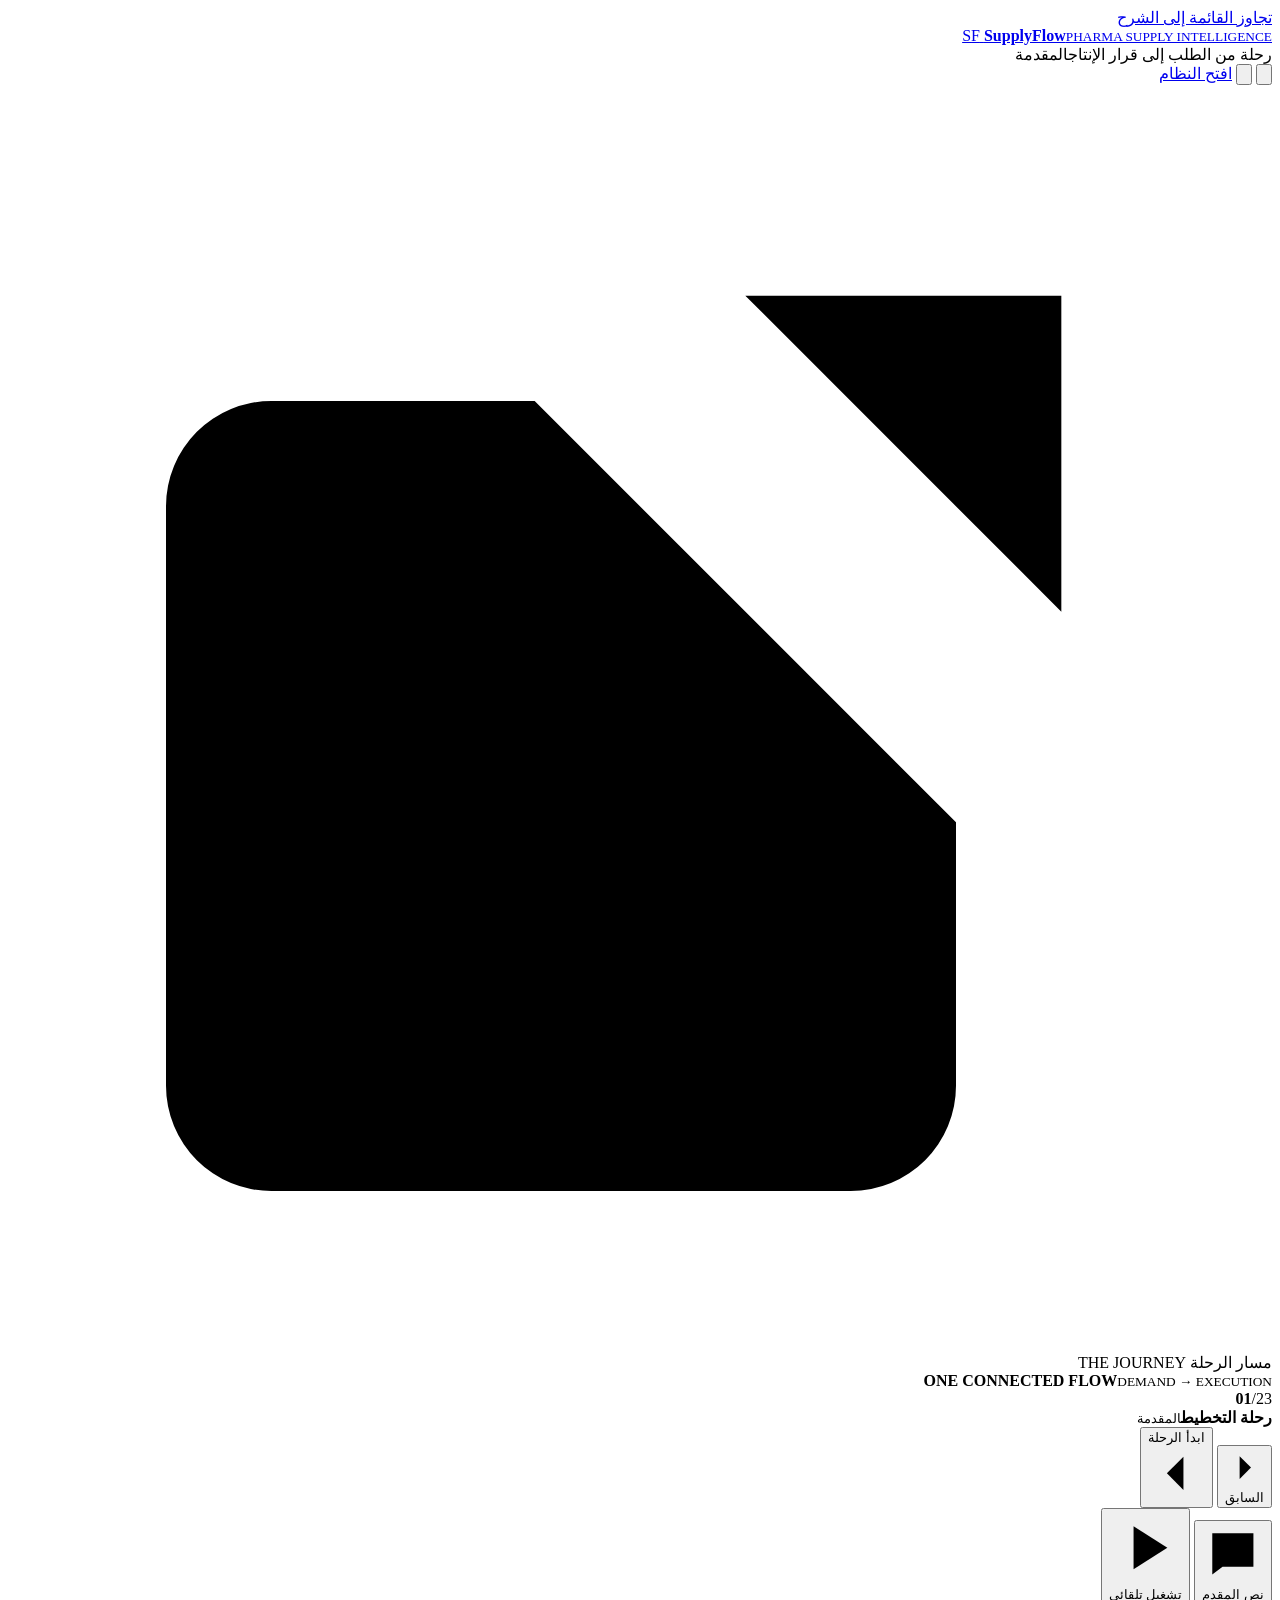
==== Demo/index.html @ 9842979f "Add standalone SupplyFlow Arabic presentation shell" ====
<!doctype html>
<html lang="ar" dir="rtl">
<head>
  <meta charset="UTF-8">
  <meta name="viewport" content="width=device-width, initial-scale=1, viewport-fit=cover">
  <meta name="theme-color" content="#071b21">
  <meta name="description" content="SupplyFlow — رحلة متكاملة في تخطيط التوريد الدوائي، من الطلب إلى خطة الإنتاج الرئيسية.">
  <title>SupplyFlow | رحلة التخطيط الذكي</title>
  <link rel="preconnect" href="https://fonts.googleapis.com">
  <link rel="preconnect" href="https://fonts.gstatic.com" crossorigin>
  <link href="https://fonts.googleapis.com/css2?family=Almarai:wght@400;700;800&family=Inter:wght@400;500;600;700;800&display=swap" rel="stylesheet">
  <link rel="stylesheet" href="./styles.css">
  <script src="./app.js" defer></script>
</head>
<body>
  <div class="noise" aria-hidden="true"></div>
  <div class="glow glow-a" aria-hidden="true"></div>
  <div class="glow glow-b" aria-hidden="true"></div>
  <a class="skip" href="#slide">تجاوز القائمة إلى الشرح</a>
  <div class="app">
    <header class="topbar">
      <a class="brand" href="#start" aria-label="SupplyFlow — بداية العرض">
        <span class="brand-symbol"><span>S</span><span>F</span></span>
        <span class="brand-copy"><strong>SupplyFlow</strong><small>PHARMA SUPPLY INTELLIGENCE</small></span>
      </a>
      <div class="topbar-center"><span class="live-dot"></span><span>رحلة من الطلب إلى قرار الإنتاج</span><span class="topbar-line"></span><span id="chapterLabel">المقدمة</span></div>
      <div class="top-actions">
        <button class="icon-btn tooltip" id="overviewBtn" type="button" aria-label="فهرس العرض" title="فهرس العرض"><svg viewBox="0 0 24 24"><rect x="3" y="3" width="7" height="7" rx="2"/><rect x="14" y="3" width="7" height="7" rx="2"/><rect x="3" y="14" width="7" height="7" rx="2"/><rect x="14" y="14" width="7" height="7" rx="2"/></svg></button>
        <button class="icon-btn tooltip" id="fullscreenBtn" type="button" aria-label="ملء الشاشة" title="ملء الشاشة"><svg viewBox="0 0 24 24"><path d="M8 3H4a1 1 0 0 0-1 1v4m13-5h4a1 1 0 0 1 1 1v4M3 16v4a1 1 0 0 0 1 1h4m13-5v4a1 1 0 0 1-1 1h-4"/></svg></button>
        <a class="app-link" href="../index.html" title="فتح نظام SupplyFlow"><span>افتح النظام</span><svg viewBox="0 0 24 24"><path d="M14 4h6v6m0-6-9 9m-1-7H5a2 2 0 0 0-2 2v11a2 2 0 0 0 2 2h11a2 2 0 0 0 2-2v-5"/></svg></a>
      </div>
    </header>
    <div class="chapter-meter"><span id="progressLine"></span></div>
    <div class="workspace">
      <aside class="chapter-rail" aria-label="فصول الرحلة">
        <div class="rail-label">مسار الرحلة <span>THE JOURNEY</span></div>
        <nav id="chapterNav" aria-label="التنقل بين الفصول"></nav>
        <div class="rail-bottom"><span class="rail-orbit"></span><div><strong>ONE CONNECTED FLOW</strong><small>DEMAND → EXECUTION</small></div></div>
      </aside>
      <main class="main-stage" id="slide" tabindex="-1">
        <div id="slideMount" class="slide-mount" aria-live="polite" aria-atomic="true"></div>
      </main>
    </div>
    <footer class="control-dock">
      <div class="dock-start">
        <div class="slide-index"><strong id="currentNumber">01</strong><span>/</span><span id="totalNumber">23</span></div>
        <div class="dock-caption"><strong id="currentTitle">رحلة التخطيط</strong><small id="currentChapter">المقدمة</small></div>
      </div>
      <div class="dock-center">
        <button class="nav-btn nav-prev" id="prevBtn" type="button" aria-label="الشريحة السابقة"><svg viewBox="0 0 24 24"><path d="m9 5 7 7-7 7"/></svg><span>السابق</span></button>
        <button class="nav-btn nav-next" id="nextBtn" type="button"><span>ابدأ الرحلة</span><svg viewBox="0 0 24 24"><path d="m15 5-7 7 7 7"/></svg></button>
      </div>
      <div class="dock-end">
        <button class="soft-toggle" id="notesBtn" type="button" aria-pressed="false"><svg viewBox="0 0 24 24"><path d="M4 4h16v13H8l-4 3V4Zm4 5h8M8 13h6"/></svg><span>نص المقدم</span></button>
        <button class="soft-toggle" id="autoBtn" type="button" aria-pressed="false"><svg viewBox="0 0 24 24"><path d="m8 5 11 7-11 7V5Z"/></svg><span>تشغيل تلقائي</span></button>
      </div>
    </footer>
  </div>
  <div class="overlay" id="overviewOverlay" hidden>
    <div class="overlay-backdrop" data-close="overview"></div>
    <div class="overview-panel" role="dialog" aria-modal="true" aria-labelledby="overviewHeading">
      <div class="overview-head"><div><span>QUICK NAVIGATION</span><h2 id="overviewHeading">محتويات العرض</h2><p>انتقل لأي محطة من رحلة التخطيط مباشرة.</p></div><button class="icon-btn" id="closeOverviewBtn" aria-label="إغلاق الفهرس">×</button></div>
      <div id="overviewGrid" class="overview-grid"></div>
      <div class="overview-bottom">استخدم الأسهم من لوحة المفاتيح للتنقل · اضغط Esc للإغلاق · F لملء الشاشة</div>
    </div>
  </div>
  <div class="notes-sheet" id="notesSheet" hidden role="region" aria-label="نص المقدم">
    <div class="notes-header"><strong>نص العرض المقترح</strong><button id="closeNotesBtn" type="button" aria-label="إخفاء نص المقدم">×</button></div>
    <p id="notesContent"></p>
  </div>
  <div class="toast" id="toast" role="status" aria-live="polite"></div>
</body>
</html>
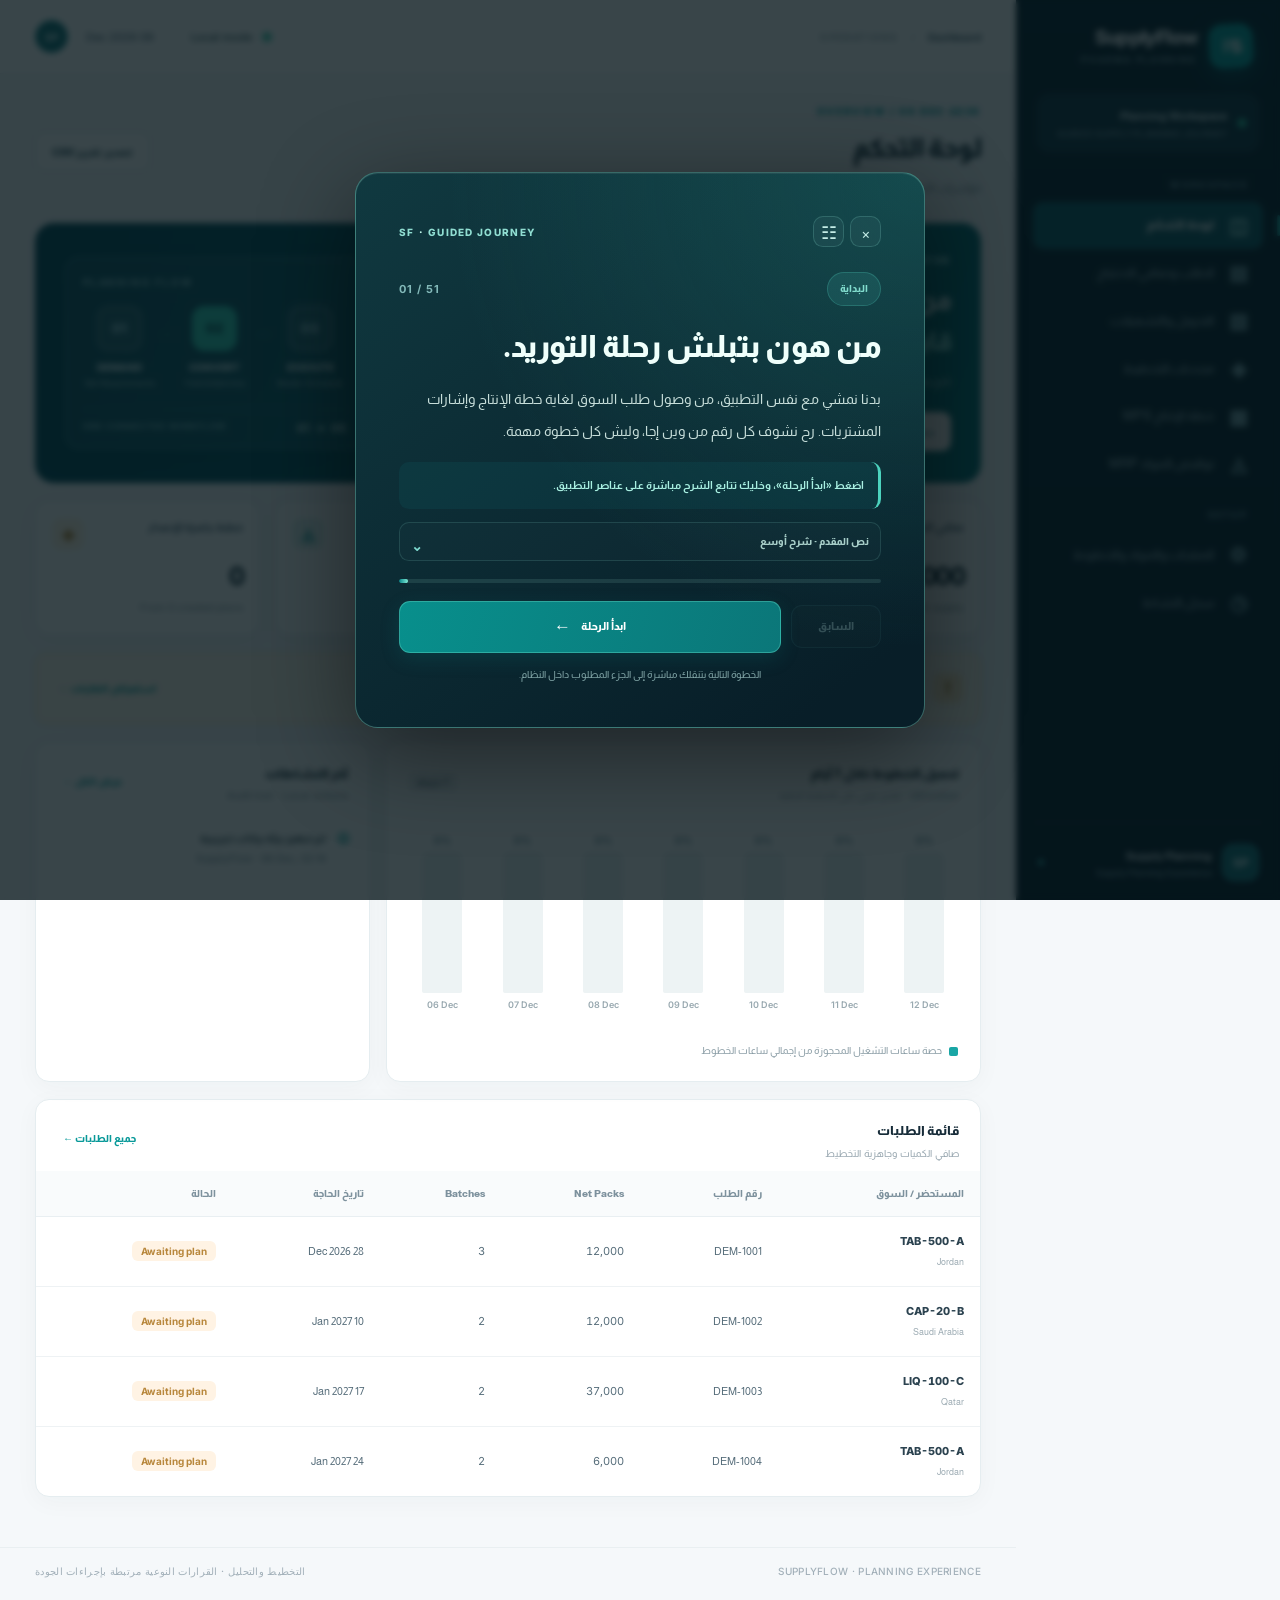
==== commit 533032be: "Convert Demo into guided live-app walkthrough; isolate browser data; preserve original app" ====
--- a/Demo/index.html
+++ b/Demo/index.html
@@ -1,73 +1,82 @@
 <!doctype html>
 <html lang="ar" dir="rtl">
 <head>
-  <meta charset="UTF-8">
-  <meta name="viewport" content="width=device-width, initial-scale=1, viewport-fit=cover">
-  <meta name="theme-color" content="#071b21">
-  <meta name="description" content="SupplyFlow — رحلة متكاملة في تخطيط التوريد الدوائي، من الطلب إلى خطة الإنتاج الرئيسية.">
-  <title>SupplyFlow | رحلة التخطيط الذكي</title>
+  <meta charset="utf-8">
+  <meta name="viewport" content="width=device-width,initial-scale=1,viewport-fit=cover">
+  <meta name="theme-color" content="#099999">
+  <meta name="description" content="Supply Planning Workspace — Pharmaceutical Manufacturing Planning">
+  <title>SupplyFlow | رحلة تخطيط التوريد التفاعلية</title>
   <link rel="preconnect" href="https://fonts.googleapis.com">
   <link rel="preconnect" href="https://fonts.gstatic.com" crossorigin>
   <link href="https://fonts.googleapis.com/css2?family=Almarai:wght@400;700;800&family=Inter:wght@400;500;600;700;800&display=swap" rel="stylesheet">
-  <link rel="stylesheet" href="./styles.css">
-  <script src="./app.js" defer></script>
+  <link rel="stylesheet" href="css/styles.css">
+  <link rel="stylesheet" href="css/walkthrough.css">
+  <script src="js/seed.js" defer></script>
+  <script src="js/engine.js" defer></script>
+  <script src="js/store.js" defer></script>
+  <script src="js/app.js" defer></script>
+  <script src="js/tour-data.js" defer></script>
+  <script src="js/walkthrough.js" defer></script>
 </head>
 <body>
-  <div class="noise" aria-hidden="true"></div>
-  <div class="glow glow-a" aria-hidden="true"></div>
-  <div class="glow glow-b" aria-hidden="true"></div>
-  <a class="skip" href="#slide">تجاوز القائمة إلى الشرح</a>
-  <div class="app">
-    <header class="topbar">
-      <a class="brand" href="#start" aria-label="SupplyFlow — بداية العرض">
-        <span class="brand-symbol"><span>S</span><span>F</span></span>
-        <span class="brand-copy"><strong>SupplyFlow</strong><small>PHARMA SUPPLY INTELLIGENCE</small></span>
-      </a>
-      <div class="topbar-center"><span class="live-dot"></span><span>رحلة من الطلب إلى قرار الإنتاج</span><span class="topbar-line"></span><span id="chapterLabel">المقدمة</span></div>
-      <div class="top-actions">
-        <button class="icon-btn tooltip" id="overviewBtn" type="button" aria-label="فهرس العرض" title="فهرس العرض"><svg viewBox="0 0 24 24"><rect x="3" y="3" width="7" height="7" rx="2"/><rect x="14" y="3" width="7" height="7" rx="2"/><rect x="3" y="14" width="7" height="7" rx="2"/><rect x="14" y="14" width="7" height="7" rx="2"/></svg></button>
-        <button class="icon-btn tooltip" id="fullscreenBtn" type="button" aria-label="ملء الشاشة" title="ملء الشاشة"><svg viewBox="0 0 24 24"><path d="M8 3H4a1 1 0 0 0-1 1v4m13-5h4a1 1 0 0 1 1 1v4M3 16v4a1 1 0 0 0 1 1h4m13-5v4a1 1 0 0 1-1 1h-4"/></svg></button>
-        <a class="app-link" href="../index.html" title="فتح نظام SupplyFlow"><span>افتح النظام</span><svg viewBox="0 0 24 24"><path d="M14 4h6v6m0-6-9 9m-1-7H5a2 2 0 0 0-2 2v11a2 2 0 0 0 2 2h11a2 2 0 0 0 2-2v-5"/></svg></a>
-      </div>
-    </header>
-    <div class="chapter-meter"><span id="progressLine"></span></div>
-    <div class="workspace">
-      <aside class="chapter-rail" aria-label="فصول الرحلة">
-        <div class="rail-label">مسار الرحلة <span>THE JOURNEY</span></div>
-        <nav id="chapterNav" aria-label="التنقل بين الفصول"></nav>
-        <div class="rail-bottom"><span class="rail-orbit"></span><div><strong>ONE CONNECTED FLOW</strong><small>DEMAND → EXECUTION</small></div></div>
-      </aside>
-      <main class="main-stage" id="slide" tabindex="-1">
-        <div id="slideMount" class="slide-mount" aria-live="polite" aria-atomic="true"></div>
-      </main>
-    </div>
-    <footer class="control-dock">
-      <div class="dock-start">
-        <div class="slide-index"><strong id="currentNumber">01</strong><span>/</span><span id="totalNumber">23</span></div>
-        <div class="dock-caption"><strong id="currentTitle">رحلة التخطيط</strong><small id="currentChapter">المقدمة</small></div>
-      </div>
-      <div class="dock-center">
-        <button class="nav-btn nav-prev" id="prevBtn" type="button" aria-label="الشريحة السابقة"><svg viewBox="0 0 24 24"><path d="m9 5 7 7-7 7"/></svg><span>السابق</span></button>
-        <button class="nav-btn nav-next" id="nextBtn" type="button"><span>ابدأ الرحلة</span><svg viewBox="0 0 24 24"><path d="m15 5-7 7 7 7"/></svg></button>
-      </div>
-      <div class="dock-end">
-        <button class="soft-toggle" id="notesBtn" type="button" aria-pressed="false"><svg viewBox="0 0 24 24"><path d="M4 4h16v13H8l-4 3V4Zm4 5h8M8 13h6"/></svg><span>نص المقدم</span></button>
-        <button class="soft-toggle" id="autoBtn" type="button" aria-pressed="false"><svg viewBox="0 0 24 24"><path d="m8 5 11 7-11 7V5Z"/></svg><span>تشغيل تلقائي</span></button>
-      </div>
-    </footer>
-  </div>
-  <div class="overlay" id="overviewOverlay" hidden>
-    <div class="overlay-backdrop" data-close="overview"></div>
-    <div class="overview-panel" role="dialog" aria-modal="true" aria-labelledby="overviewHeading">
-      <div class="overview-head"><div><span>QUICK NAVIGATION</span><h2 id="overviewHeading">محتويات العرض</h2><p>انتقل لأي محطة من رحلة التخطيط مباشرة.</p></div><button class="icon-btn" id="closeOverviewBtn" aria-label="إغلاق الفهرس">×</button></div>
-      <div id="overviewGrid" class="overview-grid"></div>
-      <div class="overview-bottom">استخدم الأسهم من لوحة المفاتيح للتنقل · اضغط Esc للإغلاق · F لملء الشاشة</div>
+  <div id="app-shell">
+    <aside class="sidebar" id="sidebar">
+      <div class="brand"><div class="brand-mark">S<span>F</span></div><div><strong>SupplyFlow</strong><small>PHARMA PLANNING</small></div></div>
+      <div class="workspace-tag"><span class="status-dot"></span><div><strong>Planning Workspace</strong><small>GUIDED SUPPLY PLANNING JOURNEY</small></div></div>
+      <div class="nav-heading">WORKSPACE</div>
+      <nav id="main-nav" aria-label="التنقل الرئيسي">
+        <button class="nav-link active" data-page="dashboard"><span class="nav-glyph">◫</span><span>لوحة التحكم</span></button>
+        <button class="nav-link" data-page="demands"><span class="nav-glyph">▤</span><span>الطلب وصافي الاحتياج</span></button>
+        <button class="nav-link" data-page="conversions"><span class="nav-glyph">▧</span><span>التحويل والتشغيلات</span></button>
+        <button class="nav-link" data-page="constraints"><span class="nav-glyph">◈</span><span>محددات التخطيط</span></button>
+        <button class="nav-link" data-page="mps"><span class="nav-glyph">▦</span><span>خطة الإنتاج MPS</span></button>
+        <button class="nav-link" data-page="procurement"><span class="nav-glyph">◬</span><span>نواقص المواد MRP</span><span id="shortage-pill" class="nav-number" hidden>0</span></button>
+        <div class="nav-heading nested">SETUP</div>
+        <button class="nav-link" data-page="master"><span class="nav-glyph">⚙</span><span>المنتجات والمواد والخطوط</span></button>
+        <button class="nav-link" data-page="audit"><span class="nav-glyph">◷</span><span>سجل النشاط</span></button>
+      </nav>
+      <div class="sidebar-bottom"><div class="profile-icon">SP</div><div class="profile-copy"><strong>Supply Planning</strong><span>Supply Planning Experience</span></div><span class="tiny-signal">●</span></div>
+    </aside>
+    <div class="mobile-backdrop" id="mobile-backdrop"></div>
+    <div class="main-shell">
+      <header class="topbar">
+        <div class="topbar-start"><button id="menu-toggle" class="icon-button menu-toggle" aria-label="فتح القائمة">☰</button><div class="crumb">OPERATIONS <span>/</span> <strong id="breadcrumb">Dashboard</strong></div></div>
+        <div class="topbar-end"><span class="environment"><span class="status-dot"></span> Local mode</span><span class="header-divider"></span><span id="today-label" class="today-label"></span><button class="avatar" aria-label="User">SP</button></div>
+      </header>
+      <main id="page" tabindex="-1"></main>
+      <footer class="page-footer"><span>SUPPLYFLOW · PLANNING EXPERIENCE</span><span>التخطيط والتحليل · القرارات النوعية مرتبطة بإجراءات الجودة</span></footer>
     </div>
   </div>
-  <div class="notes-sheet" id="notesSheet" hidden role="region" aria-label="نص المقدم">
-    <div class="notes-header"><strong>نص العرض المقترح</strong><button id="closeNotesBtn" type="button" aria-label="إخفاء نص المقدم">×</button></div>
-    <p id="notesContent"></p>
+  <div id="modal" class="modal-layer" aria-live="polite"></div>
+  <div id="toast" class="toast" role="status" aria-live="polite"></div>
+
+  <div id="sf-tour" class="sf-tour" aria-live="polite">
+    <div class="sf-tour-shade" id="sf-tour-shade"></div>
+    <div class="sf-tour-spotlight" id="sf-tour-spotlight" aria-hidden="true"></div>
+    <section class="sf-tour-card" id="sf-tour-card" aria-labelledby="sf-tour-title" role="region">
+      <header class="sf-tour-top">
+        <div class="sf-tour-logo">SF<span>·</span>GUIDED JOURNEY</div>
+        <div class="sf-tour-tools">
+          <button id="sf-tour-overview" title="محتويات الجولة" aria-label="فهرس الرحلة">☷</button>
+          <button id="sf-tour-close" title="تصفح التطبيق بدون الشرح" aria-label="إغلاق الرحلة">×</button>
+        </div>
+      </header>
+      <div class="sf-tour-meta"><span id="sf-tour-chapter">الرحلة</span><span id="sf-tour-counter" dir="ltr">01 / 45</span></div>
+      <h2 id="sf-tour-title">رحلة تخطيط التوريد</h2>
+      <p class="sf-tour-description" id="sf-tour-description"></p>
+      <div class="sf-tour-insight" id="sf-tour-insight"></div>
+      <div class="sf-tour-progress"><span id="sf-tour-progress-fill"></span></div>
+      <div class="sf-tour-controls">
+        <button id="sf-tour-back" class="sf-tour-button sf-tour-secondary">السابق</button>
+        <button id="sf-tour-next" class="sf-tour-button sf-tour-primary">ابدأ الجولة <span>←</span></button>
+      </div>
+      <p class="sf-tour-hint" id="sf-tour-hint">بتقدر تكمل بالأسهم، أو تتفاعل مع الشاشة مباشرة.</p>
+    </section>
+    <div class="sf-tour-drawer" id="sf-tour-drawer" hidden>
+      <header><div><small>SUPPLYFLOW / JOURNEY MAP</small><h3>محطات الرحلة</h3></div><button id="sf-tour-drawer-close" aria-label="إغلاق القائمة">×</button></header>
+      <div class="sf-tour-drawer-list" id="sf-tour-drawer-list"></div>
+    </div>
   </div>
-  <div class="toast" id="toast" role="status" aria-live="polite"></div>
+  <button id="sf-tour-launcher" type="button" hidden aria-label="استئناف رحلة الشرح"><span class="sf-tour-launcher-dot"></span> رحلة الشرح <span aria-hidden="true">↖</span></button>
 </body>
-</html>+</html>
--- a/Demo/css/styles.css
+++ b/Demo/css/styles.css
@@ -0,0 +1,10 @@
+:root{--teal:#099999;--teal-dark:#057c7e;--teal-soft:#e6f6f5;--ink:#162b38;--ink-2:#3e5261;--muted:#7d8d99;--line:#e8edf1;--bg:#f5f8fa;--panel:#fff;--nav:#112834;--nav-2:#183744;--danger:#d25058;--amber:#b9842e;--blue:#5b84bb;--radius:16px;--shadow:0 5px 24px rgba(28,56,68,.035)}
+*{box-sizing:border-box}html{min-width:320px;scroll-behavior:smooth}body{margin:0;background:var(--bg);color:var(--ink);font:13px/1.75 'Almarai','Segoe UI',Tahoma,sans-serif}button,input,textarea,select{font:inherit}button{cursor:pointer}button:disabled{opacity:.55;cursor:not-allowed}a{color:inherit;text-decoration:none}h1,h2,h3,p{margin-top:0}button:focus-visible,input:focus-visible,select:focus-visible,textarea:focus-visible{outline:3px solid #74cece;outline-offset:2px}.num,.primary-cell,.metric-card>strong,.accent-value,.inline-stats strong{font-family:'Inter','Segoe UI',sans-serif;font-variant-numeric:tabular-nums}
+#app-shell{display:flex;min-height:100vh;max-width:100vw}.sidebar{position:fixed;top:0;right:0;bottom:0;width:264px;background:linear-gradient(180deg,#112a36 0%,#10242f 88%);color:#d6e1e4;z-index:20;display:flex;flex-direction:column;padding:24px 17px 17px;overflow-y:auto;scrollbar-width:thin;scrollbar-color:#31505a transparent}.main-shell{margin-right:264px;min-width:0;flex:1;display:flex;flex-direction:column;min-height:100vh}.brand{display:flex;align-items:center;gap:12px;padding:0 10px 26px}.brand-mark{width:44px;height:44px;flex:none;border-radius:13px;background:#0ea5a3;display:flex;align-items:center;justify-content:center;color:#fff;font:800 18px Inter,Arial;letter-spacing:-3px;transform:rotate(-3deg);box-shadow:0 8px 24px #078c9070}.brand-mark span{opacity:.65}.brand strong{display:block;color:white;font:800 19px Inter,'Segoe UI',sans-serif;letter-spacing:-.8px;line-height:1.2}.brand small{display:block;color:#8faeb6;font:600 9px Inter,'Segoe UI',sans-serif;letter-spacing:1.65px;margin-top:5px}.workspace-tag{background:#193b48;border:1px solid #2a4e57;border-radius:12px;margin:0 4px 27px;padding:12px;display:flex;align-items:center;gap:11px}.status-dot{display:inline-block;width:8px;height:8px;flex:none;background:#34c8a6;border-radius:50%;box-shadow:0 0 0 4px #19c7b21a}.workspace-tag strong{display:block;color:#e2f1f2;font-size:11px}.workspace-tag small{display:block;color:#85a6b2;font:500 9px Inter,Arial;letter-spacing:.1px;margin-top:2px}.nav-heading{font:800 9px Inter,Arial;letter-spacing:2px;color:#6e939e;padding:0 15px 11px}.nav-heading.nested{margin:21px 0 0}.nav-link{display:flex;align-items:center;text-align:right;gap:12px;width:100%;border:0;border-radius:10px;background:transparent;color:#a9c0c7;padding:12px 13px;margin:1px 0;position:relative;transition:background .15s,color .15s}.nav-link:hover{background:#26414d;color:#fff}.nav-link.active{background:#16616b;color:white;font-weight:800}.nav-link.active:before{content:'';position:absolute;right:-17px;top:13px;bottom:13px;width:3px;background:#29bcb5;border-radius:3px}.nav-glyph{font:600 20px Inter,Arial;width:24px;text-align:center;color:#83aab2;line-height:1}.nav-link.active .nav-glyph{color:#b2f4eb}.nav-number{margin-right:auto;background:#b94148;color:white;font:700 10px Inter;padding:2px 7px;border-radius:20px}.nav-number[hidden]{display:none}.sidebar-bottom{display:flex;align-items:center;gap:10px;border-top:1px solid #28414b;padding:21px 4px 2px;margin-top:auto}.profile-icon,.avatar{background:#1c797f;color:#eaffff;font:700 12px Inter,Arial;display:flex;align-items:center;justify-content:center;border:1px solid #32aaaf}.profile-icon{width:37px;height:37px;border-radius:11px}.profile-copy{min-width:0}.profile-copy strong{display:block;color:#e8f0f1;font-size:11px}.profile-copy span{display:block;font:500 9px Inter,Arial;color:#8aadb7}.tiny-signal{margin-right:auto;color:#3dbfbb;font-size:13px}.topbar{height:74px;min-height:74px;background:#fff;border-bottom:1px solid var(--line);padding:0 35px;display:flex;align-items:center;justify-content:space-between;gap:15px;position:sticky;top:0;z-index:10}.topbar-start,.topbar-end{display:flex;align-items:center;gap:18px}.crumb{font:700 10px Inter,Arial;color:#a7b5bb;letter-spacing:1.2px}.crumb span{margin:0 9px;color:#cad5d8}.crumb strong{color:#526a78;letter-spacing:0;font-weight:700}.environment{display:flex;align-items:center;gap:10px;color:#57757a;font:600 11px Inter,Arial;white-space:nowrap}.header-divider{height:22px;width:1px;background:#e2e9ed}.today-label{font:500 11px Inter,Arial;color:#627787;white-space:nowrap}.avatar{width:33px;height:33px;border-radius:50%;font-size:10px}.icon-button{width:34px;height:34px;border:1px solid #e1e9eb;border-radius:9px;background:white;color:#405862;font:500 22px Inter,Arial;display:grid;place-items:center}.menu-toggle{display:none}main{padding:31px 35px 50px;width:100%;max-width:1600px;margin:0 auto;flex:1}.page-footer{padding:17px 35px 24px;display:flex;justify-content:space-between;flex-wrap:wrap;gap:10px;color:#a2b0b9;font:500 10px Inter,Arial;letter-spacing:.3px;border-top:1px solid #e9eff1}.page-intro{display:flex;justify-content:space-between;align-items:center;gap:22px;flex-wrap:wrap;margin-bottom:24px}.kicker,.overline{font:800 10px Inter,Arial;color:#0a9999;letter-spacing:1.6px;margin-bottom:8px;direction:ltr;text-align:right}.page-intro h1{font-size:26px;font-weight:800;margin:0 0 7px;letter-spacing:-.6px;color:#19303c}.page-intro p{color:#81909b;margin:0;font-size:12px}.page-actions,.inline-btns{display:flex;align-items:center;gap:9px;flex-wrap:wrap}.btn{min-height:39px;display:inline-flex;align-items:center;justify-content:center;gap:7px;border-radius:9px;padding:9px 16px;border:1px solid transparent;font-weight:800;font-size:11px;line-height:1.5;white-space:nowrap;transition:transform .13s,box-shadow .13s,background .13s}.btn:hover{transform:translateY(-1px)}.btn.primary{background:#099999;color:#fff;box-shadow:0 4px 14px #09999922}.btn.primary:hover{background:#068887}.btn.outline{background:white;color:#42606b;border-color:#dae5e9}.btn.white{background:white;color:#076a70}.btn.ghost-light{background:#ffffff1a;color:white;border-color:#ffffff4f}.btn.danger-outline{border-color:#e7c2c5;background:#fff7f7;color:#aa454e}.demo-note{display:flex;align-items:flex-start;gap:9px;padding:11px 15px;border:1px solid #d5e5e7;background:#f2faf9;color:#5e777b;border-radius:11px;margin:0 0 17px;font-size:10px}.demo-note strong{font:700 10px Inter,Arial;color:#128f90}.demo-icon{flex:none;display:inline-grid;place-items:center;width:17px;height:17px;border:1px solid #72c5bf;border-radius:50%;color:#139a9a;font:700 11px Inter,Arial}
+.dashboard-hero{background:radial-gradient(circle at 74% 7%,#178c8f 0%,transparent 29%),linear-gradient(112deg,#0c5261,#0b6873 65%,#0b777c);min-height:260px;border-radius:19px;color:#e7ffff;padding:35px 38px;display:flex;justify-content:space-between;align-items:center;gap:25px;overflow:hidden;position:relative}.dashboard-hero:before{content:'';position:absolute;right:-120px;bottom:-200px;width:490px;height:490px;border:1px solid #7fedec25;border-radius:50%;box-shadow:0 0 0 50px #e0ffff03,0 0 0 100px #e0ffff02;pointer-events:none}.hero-text{position:relative;z-index:1}.hero-eyebrow{font:800 10px Inter,Arial;letter-spacing:1.55px;color:#b5f1ef;display:flex;align-items:center;gap:9px;direction:ltr;justify-content:flex-end}.hero-ping{width:7px;height:7px;border-radius:50%;background:#68e5c4;box-shadow:0 0 0 5px #b0ffef23}.dashboard-hero h2{font-size:25px;line-height:1.65;font-weight:800;margin:14px 0 8px;letter-spacing:-.7px}.dashboard-hero h2 em{font-style:normal;color:#9df1e9}.dashboard-hero p{max-width:470px;color:#c0e0e3;font-size:11px;margin:0 0 20px;line-height:2}.hero-buttons{display:flex;gap:9px;flex-wrap:wrap}.hero-graphic{width:330px;flex-shrink:0;position:relative;z-index:1;direction:ltr;border:1px solid #a9ebef55;background:#ffffff0c;border-radius:14px;padding:18px 17px 13px;box-shadow:0 15px 45px #073e4642}.graphic-label{font:700 10px Inter,Arial;letter-spacing:1.8px;color:#9fd4d8;margin-bottom:18px}.graphic-steps{display:flex;justify-content:space-between;align-items:center;gap:5px}.graphic-step{flex:1;min-width:0;text-align:center}.graphic-step span{display:grid;place-items:center;width:45px;height:45px;margin:0 auto 10px;background:#ffffff16;border:1px solid #ffffff5c;border-radius:12px;color:#abdee5;font:800 13px Inter}.graphic-step.active span{background:#37d6bd;color:#094952;border-color:#37d6bd}.graphic-step strong{display:block;color:#eaffff;font:800 10px Inter}.graphic-step small{display:block;color:#a7d2d6;font:500 8px Inter;margin-top:5px;white-space:nowrap}.graphic-join{height:1px;background:#76c3c55f;flex:0 0 12px;transform:translateY(-12px)}.graphic-metric{margin-top:21px;display:flex;justify-content:space-between;color:#a4dce0;border-top:1px solid #a7e7e932;padding-top:11px;font:600 8px Inter;letter-spacing:1px}.graphic-metric b{color:#dffffc;font-size:11px}.metric-grid,.constraint-kpis{display:grid;grid-template-columns:repeat(4,minmax(0,1fr));gap:15px;margin:18px 0}.metric-card{background:white;border:1px solid #e5edf0;border-radius:14px;padding:19px 21px;box-shadow:var(--shadow);min-width:0}.metric-top{display:flex;justify-content:space-between;align-items:flex-start;gap:8px}.metric-top>span:first-child{font-size:11px;color:#607584;font-weight:800}.metric-icon{height:32px;width:32px;display:grid;place-items:center;border-radius:9px;font:800 16px Inter,Arial}.metric-teal .metric-icon{background:#e3f5f3;color:#0a9998}.metric-blue .metric-icon{background:#ebf2fd;color:#5d83c3}.metric-red .metric-icon{background:#fceded;color:#cc6168}.metric-amber .metric-icon{background:#fff4e4;color:#bd8b41}.metric-card>strong{display:block;font-size:30px;color:#203743;font-weight:800;letter-spacing:-1.5px;margin:9px 0 2px;line-height:1.4}.metric-card>small{font:500 10px Inter,Arial;color:#9aa9b0}.attention-box{display:flex;gap:13px;align-items:center;border:1px solid #f0dbb4;background:#fff8ec;padding:13px 17px;border-radius:11px;margin-bottom:18px}.attention-symbol{display:grid;place-items:center;border-radius:8px;height:30px;width:30px;background:#ffe8c5;color:#b27d25;font:800 17px Inter}.attention-box.good{border-color:#bde7d6;background:#f1fcf8}.attention-box.good .attention-symbol{background:#ddf4e9;color:#228f68}.attention-box strong{font-size:11px;color:#886323}.attention-box.good strong{color:#32866c}.attention-box p{margin:2px 0 0;font-size:10px;color:#9d865e}.text-link,.subtle-link{background:none;border:0;color:var(--teal);font-weight:800;font-size:10px;white-space:nowrap}.text-link{margin-right:auto}.content-grid{display:grid;grid-template-columns:minmax(0,1.28fr) minmax(300px,.72fr);gap:16px;margin:17px 0}.panel{min-width:0;background:var(--panel);border:1px solid #e5edf0;border-radius:14px;box-shadow:var(--shadow);overflow:hidden}.panel-head{display:flex;justify-content:space-between;align-items:center;gap:12px;padding:20px 21px 12px}.panel-head h3{margin:0;font-size:13px;font-weight:800}.panel-head p{font:500 10px Inter,'Almarai',sans-serif;color:#96a5ae;margin:4px 0 0}.chart-bars{padding:21px 22px 8px;display:flex;align-items:end;justify-content:space-between;gap:13px;height:205px;direction:ltr}.bar-column{flex:1;height:100%;display:flex;flex-direction:column;align-items:center;gap:6px;min-width:0}.bar-value{font:600 10px Inter,Arial;color:#658491}.bar-track{height:100%;width:min(40px,100%);background:#edf3f4;border-radius:6px 6px 2px 2px;display:flex;align-items:flex-end;overflow:hidden}.bar-fill{width:100%;background:linear-gradient(180deg,#20b2ae,#0d808c);border-radius:5px 5px 0 0;transition:height .3s}.bar-column small{font:600 9px Inter,Arial;color:#99a9b0;white-space:nowrap}.chart-key{font-size:10px;color:#879aa3;margin:24px 22px 21px;display:flex;align-items:center;gap:7px}.key-mark{width:9px;height:9px;border-radius:2px;background:#19a6a5}.activity-list{padding:6px 21px 15px}.activity-row{display:flex;gap:13px;align-items:flex-start;border-bottom:1px solid #f0f3f5;padding:10px 0}.activity-row:last-child{border:0}.activity-dot{flex:none;width:9px;height:9px;border-radius:50%;border:2px solid #12a9a5;margin-top:5px;box-shadow:0 0 0 4px #e3f5f4}.activity-body strong{font-size:11px;display:block;color:#324852}.activity-body small{font:500 10px Inter,'Almarai',sans-serif;color:#93a6ae;display:block;margin-top:3px}.table-wrap{overflow:auto;max-width:100%;scrollbar-width:thin;scrollbar-color:#d5e4e7 transparent}table{width:100%;border-collapse:collapse;text-align:right;min-width:680px}thead{background:#f9fbfc}th{font-size:10px;font-weight:800;color:#7d919d;padding:14px 16px;white-space:nowrap;border-bottom:1px solid #e9eff2}td{padding:15px 16px;border-bottom:1px solid #eef2f4;font-size:11px;color:#566d7a;vertical-align:middle;white-space:nowrap}tbody tr:hover{background:#fbfefe}tbody tr:last-child td{border-bottom:0}td strong,.primary-cell{display:block;color:#2c4350;font-weight:800;font-size:11px}td small{display:block;margin-top:4px;color:#9baab2;font-size:9px}td .num{text-align:right}.accent-value{font-weight:800;color:#078d8e;font-size:12px}.pill{display:inline-flex;align-items:center;justify-content:center;padding:4px 9px;border-radius:6px;white-space:nowrap;font:700 10px Inter,'Almarai',sans-serif}.pill.success{background:#e7f7f0;color:#25966c}.pill.info{background:#e9f3fb;color:#5089ae}.pill.danger{background:#fceced;color:#c85b61}.pill.warning{background:#fff3e4;color:#b8873c}.pill.muted{background:#eef2f4;color:#7f919b}.actions-cell{white-space:nowrap}.small-action{border:1px solid #dce8e9;background:#fff;color:#607989;padding:6px 10px;border-radius:7px;font-size:10px;font-weight:800;white-space:nowrap;margin-left:5px}.small-action:hover{background:#f0f9f8;border-color:#a5d5d1}.small-action.accent{color:#068f90;border-color:#b8ddda;background:#f1fbf9}.toolbar{padding:16px 21px;display:flex;align-items:center;justify-content:space-between;flex-wrap:wrap;gap:12px;border-bottom:1px solid #edf2f4}.toolbar-title{font-size:12px;font-weight:800}.count{display:inline-grid;place-items:center;background:#eaf4f4;color:#148f8c;border-radius:6px;padding:2px 7px;font:700 10px Inter;margin-right:6px}.search-field{display:flex;align-items:center;gap:9px;border:1px solid #dde8ea;background:white;border-radius:9px;padding:0 12px;min-width:275px;height:38px}.search-field span{font:600 22px Inter;color:#86a3ae}.search-field input{border:0;outline:0;min-width:0;width:100%;background:transparent;font-size:11px;color:#314e5b}.search-field:focus-within{border-color:#64c0bc}.formula-strip{background:#eaf7f5;border:1px solid #cbe7e4;padding:19px 23px;margin-bottom:18px;border-radius:13px;display:flex;align-items:center;justify-content:space-between;gap:20px}.formula-strip div{min-width:0}.formula-strip span{font:800 9px Inter;color:#4c9e9c;letter-spacing:1.2px;display:block;direction:ltr;text-align:right}.formula-strip strong{display:block;font:700 13px/1.8 Inter,Arial;color:#155d65;direction:ltr;text-align:right;overflow-wrap:anywhere}.formula-strip p{margin:0;max-width:300px;color:#749290;font-size:10px}.hint-card{border-right:3px solid #9bbcc2;padding:13px 18px;margin:17px 0;color:#82959f;background:#ecf2f4;border-radius:7px}.hint-card strong{font-weight:800;color:#486875;font-size:11px}.hint-card p{margin:4px 0 0;font-size:10px;line-height:1.95}.steps-ribbon,.workflow-ribbon{display:flex;align-items:center;gap:14px;flex-wrap:wrap;background:white;border:1px solid #e7eef0;border-radius:12px;padding:14px 19px;margin-bottom:17px;direction:ltr}.steps-ribbon span{padding:6px 14px;border:1px solid #e3ecef;background:#f9fbfc;border-radius:7px;color:#617988;font:700 11px Inter}.steps-ribbon .ribbon-active{background:#e1f5f2;border-color:#b6e1dd;color:#057b7e}.steps-ribbon i,.workflow-ribbon i{font:700 17px Inter;color:#9ebfc2}.conversion-grid{display:grid;grid-template-columns:repeat(2,minmax(0,1fr));gap:16px}.conversion-card{padding:20px 22px}.product-top{display:flex;align-items:center;gap:12px}.product-glyph{width:41px;height:41px;background:#e7f7f4;border-radius:10px;color:#0b9996;font:800 21px Inter;display:grid;place-items:center;flex:none}.product-top h3{margin:0;font-size:13px}.product-top small{display:block;font:500 10px Inter;color:#92a3ae;margin-top:4px}.conversion-flow{display:flex;align-items:center;justify-content:space-between;gap:13px;padding:19px 17px;margin-top:18px;background:#f5f9fa;border:1px solid #eaf0f1;border-radius:10px;direction:ltr}.conversion-flow div{min-width:0}.conversion-flow small{display:block;font:700 9px Inter;color:#9baab0;letter-spacing:.8px}.conversion-flow strong{font:800 23px Inter;color:#25434c;letter-spacing:-1px;display:block;margin-top:3px}.conversion-flow>span{font:700 12px Inter;color:#0c9293}.conversion-specs{display:grid;grid-template-columns:1fr 1fr;gap:0 20px;margin-top:15px}.conversion-specs div{padding:9px 0;border-bottom:1px solid #ecf1f3;display:flex;justify-content:space-between;align-items:center;gap:9px}.conversion-specs div:nth-last-child(1){grid-column:span 2}.conversion-specs span{font:500 10px Inter;color:#94a6ad}.conversion-specs b{font:700 11px Inter;color:#3c5562;text-align:right}.conversion-bottom{display:flex;align-items:center;justify-content:space-between;margin-top:16px}.conversion-bottom small{display:block;font:700 9px Inter;color:#9aa8b2}.conversion-bottom b{display:block;color:#098f90;font:800 26px Inter;line-height:1.4}.constraint-kpis{grid-template-columns:repeat(3,minmax(0,1fr));margin:0 0 18px}.five-constraints{display:grid;grid-template-columns:repeat(5,minmax(0,1fr));gap:12px;margin:0 0 20px}.constraint-item{background:white;border:1px solid #e3ecef;border-radius:13px;padding:16px 13px;min-width:0}.constraint-count{width:32px;height:32px;border-radius:9px;background:#e5f6f3;color:#099999;display:grid;place-items:center;font:800 11px Inter;margin-bottom:11px}.constraint-count.cap{color:#5189ad;background:#eaf3fb}.constraint-count.util{color:#a47b42;background:#fff2e4}.constraint-count.clean{color:#7a83ad;background:#f0f0fa}.constraint-count.qa{color:#4f9e7a;background:#e8f8ec}.constraint-item small{font:700 9px/1.5 Inter,Arial;color:#95a6ae;direction:ltr;display:block;min-height:28px}.constraint-item h3{font-size:11px;margin:6px 0;font-weight:800}.constraint-item p{font-size:10px;color:#8a9aa5;line-height:1.8;min-height:84px;margin:0}.constraint-detail{display:inline-block;border-top:1px solid #e8f0f2;margin-top:11px;padding-top:10px;font-size:9px;font-weight:800;color:#148b8e;width:100%}.line-loads{padding:9px 22px 24px}.line-load{margin:15px 0}.line-load-head{display:flex;justify-content:space-between;align-items:center;gap:10px;margin-bottom:7px}.line-load-head strong{font-size:10px;font-weight:800}.line-load-head span{font:600 10px Inter;color:#8fa4ad}.progress{background:#edf3f4;height:7px;border-radius:8px;overflow:hidden}.progress span{height:100%;background:linear-gradient(90deg,#158b97,#20baaa);border-radius:7px;display:block}.stage-feed{padding:8px 21px 21px;max-height:390px;overflow-y:auto}.stage-row{display:flex;align-items:center;gap:11px;padding:10px 0;border-bottom:1px solid #eef2f5}.stage-row:last-child{border:0}.stage-symbol{font:700 18px Inter;color:#15a19f}.stage-row strong{display:block;font:700 10px Inter;color:#38505f}.stage-row small{display:block;font:500 9px Inter;color:#9aaab0;margin-top:3px}.stage-row>span{margin-right:auto;font:500 10px Inter;color:#8da2ae;white-space:nowrap}.inline-stats{display:grid;grid-template-columns:repeat(4,minmax(0,1fr));gap:12px;margin:0 0 18px}.inline-stats div{background:white;border:1px solid #e5edef;border-radius:11px;padding:14px 17px}.inline-stats span{display:block;font:700 9px Inter;color:#8fa6ad;letter-spacing:.65px}.inline-stats strong{display:block;font-size:23px;font-weight:800;margin-top:5px;color:#28727a}.workflow-ribbon{justify-content:center;margin-top:16px;gap:13px}.workflow-ribbon div{display:flex;align-items:center;gap:8px}.workflow-ribbon div span{width:26px;height:26px;display:grid;place-items:center;background:#eaf5f5;border-radius:50%;color:#0a9799;font:800 10px Inter}.workflow-ribbon strong{font:700 10px Inter;color:#5b7881}.procurement-summary{display:grid;grid-template-columns:280px 1fr;gap:17px;margin-bottom:18px}.proc-highlight{background:linear-gradient(135deg,#165c68,#0e8286);border-radius:14px;padding:22px;color:white}.proc-highlight small{font:700 10px Inter;letter-spacing:1px;color:#ace2e0}.proc-highlight strong{display:block;font:800 41px Inter;line-height:1.4}.proc-highlight span{font-size:11px;color:#d4ffff}.proc-logic{background:white;border:1px solid #e2eced;border-radius:14px;padding:20px}.proc-logic strong{font-size:13px}.proc-logic p{font-size:11px;color:#7b919e;margin:7px 0 0}.negative{color:#c25057;font-weight:800;font-family:Inter,Arial;font-size:11px}.tab-bar{display:flex;align-items:center;gap:5px;border-bottom:1px solid #dfe9ed;margin-bottom:18px;overflow-x:auto;scrollbar-width:none}.tab{border:0;background:transparent;padding:13px 18px;color:#8296a1;font-weight:800;font-size:11px;white-space:nowrap;border-bottom:3px solid transparent}.tab.active{border-color:#099999;color:#067f83}.material-cards{padding:10px 18px 19px;display:grid;grid-template-columns:repeat(2,minmax(0,1fr));gap:13px}.material-card{border:1px solid #e5edf0;border-radius:11px;padding:15px;min-width:0}.material-top,.lot-row{display:flex;align-items:center;gap:10px;justify-content:space-between}.material-top strong{font-size:11px}.material-top small{font:500 10px Inter;display:block;margin-top:4px;color:#9babaf}.lot-list{margin:14px 0}.lot-row{padding:8px 0;border-bottom:1px solid #f1f4f5;flex-wrap:wrap}.lot-row b,.lot-row>strong{font:700 10px Inter;color:#526b77}.lot-row small{display:block;font:500 9px Inter;color:#abb7bd;margin-top:3px}.lot-row .pill{font-size:9px}.lot-remove{border:0;background:transparent;color:#c77e7f;font:500 20px Inter}.full-action{border:1px dashed #bedbd8;background:#f5fbfa;width:100%;padding:7px;border-radius:8px;color:#0c8788;font-size:10px;font-weight:800}.settings-grid{display:grid;grid-template-columns:1.2fr 1fr;gap:16px}.settings-panel,.caution-panel{padding:24px}.settings-panel h3,.caution-panel h3{font-size:14px;margin:0 0 9px}.settings-panel>p,.caution-panel>p{font-size:11px;color:#90a0aa}.settings-list{border-top:1px solid #edf1f3;margin:17px 0}.settings-list>div{display:flex;justify-content:space-between;padding:12px 0;border-bottom:1px solid #edf1f3;gap:10px}.settings-list span{font:600 11px Inter;color:#657c89}.settings-list b{font:800 12px Inter;color:#157f83}.system-stat{display:flex;align-items:center;gap:10px;margin:23px 0 12px;font:700 13px Inter;color:#257276}.system-led{width:12px;height:12px;background:#27c99e;border-radius:50%;box-shadow:0 0 0 5px #27c99e24}.caution-panel .btn{margin-top:15px}.audit-list{padding:8px 25px}.audit-event{display:flex;align-items:center;gap:14px;border-bottom:1px solid #ecf1f3;padding:15px 0}.audit-event:last-child{border:0}.audit-bullet{color:#18a4a0;font-size:13px}.audit-event strong{font-size:11px}.audit-event p{color:#8196a1;margin:3px 0 0;font-size:10px}.audit-event time{color:#9cabb3;font:500 10px Inter;margin-right:auto;white-space:nowrap}.empty-state{text-align:center;padding:42px 16px}.empty-icon{display:grid;place-items:center;width:48px;height:48px;border-radius:13px;background:#ebf6f5;color:#0b8f8f;font:800 31px Inter;margin:0 auto 12px}.empty-state h3{margin:0;font-size:13px}.empty-state p{margin:5px 0 14px;color:#94a5ad;font-size:11px}.quiet{color:#9db0b9;font-size:11px}.render-error{background:#fff;border:1px solid #f5d5d5;padding:30px;border-radius:14px}.render-error h2{font-size:17px}.render-error p{color:#ad6767}
+.modal-layer{position:fixed;inset:0;z-index:50;display:none;align-items:center;justify-content:center;padding:20px}.modal-layer.open{display:flex}.modal-backdrop{position:absolute;inset:0;background:#0b2332af;backdrop-filter:blur(3px)}.dialog{position:relative;display:flex;flex-direction:column;width:min(100%,550px);max-height:min(90vh,920px);background:white;border-radius:17px;box-shadow:0 25px 100px #0518205c;overflow:hidden;animation:rise .2s ease}.dialog.wide{width:min(100%,800px)}.dialog.large{width:min(100%,1040px)}@keyframes rise{from{opacity:0;transform:translateY(14px)}to{opacity:1;transform:translateY(0)}}.modal-head{padding:17px 23px;display:flex;align-items:center;justify-content:space-between;gap:12px;border-bottom:1px solid #eaf0f2;flex:none}.modal-head h2{margin:0;font-size:16px;font-weight:800;color:#254452}.modal-scroll{padding:21px 23px 23px;overflow-y:auto;min-height:0;scrollbar-width:thin}.modal-open{overflow:hidden}.form-grid{display:grid;grid-template-columns:1fr 1fr;gap:15px}.field{display:flex;flex-direction:column;gap:7px;margin-bottom:15px;min-width:0}.field>span{font-size:11px;color:#54717e;font-weight:800}.field input,.field select,.field textarea{border:1px solid #dce8eb;border-radius:8px;padding:9px 12px;color:#2d4b59;background:white;width:100%;min-width:0;min-height:41px;outline:none;line-height:1.5;direction:ltr;text-align:left;font:500 12px Inter,'Segoe UI',sans-serif}.field input:focus,.field select:focus,.field textarea:focus{border-color:#2fa7a6;box-shadow:0 0 0 3px #14a9a910}.field input[readonly],.field input:disabled{background:#f4f7f8;color:#8ea0a8}.field-help{font-size:10px;color:#91a4aa}.modal-actions{display:flex;justify-content:flex-start;gap:9px;flex-wrap:wrap;margin-top:18px;padding-top:16px;border-top:1px solid #e9eff1}.form-info{padding:11px 13px;background:#f0f8f7;border:1px solid #d2ebe8;color:#588b8d;border-radius:8px;font-size:10px;margin-top:4px}.summary-preview{padding:12px 16px;border-radius:9px;border:1px solid #d4ebeb;background:#f0faf9;margin:7px 0 15px;font-size:12px;color:#527a7f}.summary-preview strong{font:800 12px Inter;color:#0a8689}.editable-rows{display:flex;flex-direction:column;gap:8px}.editable-row{display:grid;grid-template-columns:1fr 1fr 120px 32px;gap:8px;align-items:center}.editable-row.bom-row{grid-template-columns:1fr 170px 32px}.editable-row input,.editable-row select{padding:10px 9px;border:1px solid #dfe9ec;border-radius:7px;min-width:0;width:100%;color:#49616c;font:500 11px Inter,Arial;height:40px}.remove-row{border:1px solid #f0d8d8;background:#fff5f5;color:#c86969;border-radius:7px;font:600 20px Inter;height:38px}.row-labels{display:grid;grid-template-columns:1fr 1fr 120px 32px;gap:8px;margin:0 0 8px;color:#8198a2;font-size:10px}.row-labels.bom-labels{grid-template-columns:1fr 170px 32px}.minor-btn{margin-top:12px}.import-panel{display:flex;flex-direction:column;gap:15px}.import-panel p,.import-panel small{margin:0;color:#66808b;font-size:11px}.import-panel small{font:500 10px/1.8 Inter;color:#9caeb6;overflow-wrap:anywhere;direction:ltr}.upload-target{display:flex;align-items:center;justify-content:center;text-align:center;border:2px dashed #b5d6d4;border-radius:11px;min-height:110px;background:#f5faf9;color:#0b8d8c;font-weight:800;cursor:pointer;position:relative}.upload-target input{position:absolute;inset:0;opacity:0;cursor:pointer}.plan-details .detail-title{display:flex;justify-content:space-between;align-items:center;gap:15px}.detail-title h3{margin:0;font-size:18px}.detail-kpis{display:grid;grid-template-columns:repeat(4,minmax(0,1fr));gap:10px;margin:17px 0}.detail-kpis>div{padding:13px;background:#f3f8f8;border:1px solid #e1eeee;border-radius:9px}.detail-kpis small{font:700 9px Inter;color:#8ba6a9;display:block}.detail-kpis strong{font:800 16px Inter;color:#2b5661;margin-top:5px;display:block}.modal-section{margin-top:22px}.modal-section h3{font-size:13px}.modal-section .table-wrap{border:1px solid #e9eff1;border-radius:9px}.modal-section th{padding:11px 13px}.modal-section td{padding:12px 13px}.detail-footnotes{background:#f5f8f8;border-radius:9px;margin-top:16px;padding:12px 16px}.detail-footnotes p{margin:5px 0;color:#728892;font-size:10px}.risk-banner{padding:12px 15px;border:1px solid #f0d3ab;background:#fff8e9;color:#986922;font-size:11px;border-radius:9px;margin:14px 0}.toast{position:fixed;bottom:25px;left:25px;z-index:100;max-width:min(420px,calc(100% - 40px));padding:12px 18px;border-radius:10px;background:#224b58;color:white;box-shadow:0 15px 35px #17394436;opacity:0;transform:translateY(20px);transition:opacity .18s,transform .18s;pointer-events:none;font-size:12px}.toast.visible{opacity:1;transform:translateY(0)}.toast.error{background:#a44248}.mobile-backdrop{display:none}
+@media(max-width:1350px){.five-constraints{grid-template-columns:repeat(3,minmax(0,1fr))}.constraint-item p{min-height:50px}.hero-graphic{width:300px}.dashboard-hero{padding:30px}.metric-card{padding:16px}.metric-card>strong{font-size:25px}}
+@media(max-width:1050px){.sidebar{width:225px;padding-inline:12px}.main-shell{margin-right:225px}main{padding:25px 23px}.topbar{padding:0 23px}.brand{padding-inline:7px}.nav-link.active:before{right:-12px}.hero-graphic{display:none}.dashboard-hero{min-height:238px}.content-grid{grid-template-columns:1fr}.metric-grid{grid-template-columns:repeat(2,minmax(0,1fr))}.five-constraints{grid-template-columns:repeat(2,minmax(0,1fr))}}
+@media(max-width:760px){.sidebar{right:-280px;width:265px;transition:right .2s ease}.sidebar.mobile-open{right:0;box-shadow:-10px 0 40px #193d485e}.mobile-backdrop.visible{display:block;position:fixed;inset:0;z-index:15;background:#0c25376b}.main-shell{margin-right:0}.menu-toggle{display:grid}.topbar{height:62px;min-height:62px;padding:0 17px}.topbar-start,.topbar-end{gap:9px}.crumb{font-size:9px}.environment,.header-divider,.today-label{display:none}main{padding:22px 15px 36px}.page-intro{align-items:flex-start;gap:13px;margin-bottom:17px}.page-intro h1{font-size:23px}.page-actions{width:100%;gap:8px}.page-actions>.btn{flex:1}.page-footer{padding:16px;font-size:9px}.demo-note{margin-bottom:12px}.dashboard-hero{padding:23px 20px;min-height:auto}.dashboard-hero h2{font-size:22px}.hero-text{width:100%}.hero-eyebrow{justify-content:flex-end;font-size:8px}.hero-buttons .btn{flex:1}.metric-grid,.constraint-kpis,.inline-stats{grid-template-columns:repeat(2,minmax(0,1fr));gap:10px;margin:12px 0}.metric-card{padding:14px}.metric-top>span:first-child{font-size:10px}.metric-card>strong{font-size:25px;margin:8px 0 1px}.metric-card>small{font-size:9px}.attention-box{align-items:flex-start}.text-link{align-self:center}.content-grid{margin:13px 0}.panel-head{padding:17px}.chart-bars{padding:14px;height:170px;gap:5px}.bar-column small{font-size:8px}.chart-key{margin:20px 15px 16px}.toolbar{padding:13px 14px}.search-field{width:100%;min-width:0}.conversion-grid,.settings-grid,.material-cards{grid-template-columns:1fr}.conversion-card{padding:17px}.conversion-flow{gap:8px;padding:15px 11px}.conversion-flow strong{font-size:18px}.formula-strip{display:block;padding:15px}.formula-strip p{max-width:none;margin-top:10px}.five-constraints{grid-template-columns:1fr 1fr;gap:9px}.constraint-item{padding:12px}.constraint-item p{font-size:9px;min-height:100px}.constraint-item small{font-size:8px}.constraint-item h3{font-size:10px}.procurement-summary{grid-template-columns:1fr}.proc-highlight{padding:17px}.steps-ribbon{gap:8px;padding:11px}.steps-ribbon span{font-size:9px;padding:6px 8px}.steps-ribbon i{font-size:11px}.workflow-ribbon{justify-content:flex-start}.workflow-ribbon div span{width:22px;height:22px}.workflow-ribbon strong{font-size:9px}.dialog,.dialog.wide,.dialog.large{width:100%;max-height:95dvh;border-radius:13px}.modal-layer{padding:9px}.modal-head,.modal-scroll{padding:15px}.form-grid{gap:10px}.form-grid .field{margin-bottom:10px}.field>span{font-size:10px}.field input,.field select{min-height:38px;padding:8px}.detail-kpis{gap:6px;grid-template-columns:repeat(2,minmax(0,1fr))}.detail-kpis strong{font-size:14px}.editable-row,.row-labels{grid-template-columns:minmax(90px,1fr) minmax(95px,1fr) 64px 26px;gap:4px}.editable-row.bom-row,.row-labels.bom-labels{grid-template-columns:1fr 92px 26px}.editable-row input,.editable-row select{padding:5px;font-size:9px}.row-labels{font-size:8px}.remove-row{width:26px}.toast{left:10px;bottom:10px}}
+@media(max-width:390px){.page-intro h1{font-size:21px}.metric-card>strong{font-size:21px}.metric-top>span:first-child{font-size:9px}.five-constraints{grid-template-columns:1fr}.constraint-item p{min-height:0}.inline-stats strong{font-size:19px}.form-grid{grid-template-columns:1fr}.chart-bars{gap:2px}}
+@media(prefers-reduced-motion:reduce){*,*:before,*:after{animation:none!important;scroll-behavior:auto!important;transition:none!important}}
--- a/Demo/css/walkthrough.css
+++ b/Demo/css/walkthrough.css
@@ -0,0 +1,75 @@
+
+/* Independent executive walkthrough; never alters the original app stylesheet. */
+:root{--sfw-teal:#099999;--sfw-glow:#78e8d4;--sfw-dark:#09272d;--sfw-ink:#e6f9f5;--sfw-muted:#aac8c7}
+body{font-family:"Almarai",Arial,sans-serif}
+.demo-note{display:none!important}
+#sf-tour[hidden],#sf-tour-launcher[hidden],.sf-tour-drawer[hidden]{display:none!important}
+.sf-tour{position:fixed;inset:0;z-index:99990;pointer-events:none;font-family:"Almarai",Arial,sans-serif;direction:rtl;isolation:isolate}
+.sf-tour *{box-sizing:border-box}
+.sf-tour-shade{position:fixed;inset:0;background:rgba(2,17,22,.78);backdrop-filter:blur(3px);pointer-events:none;transition:opacity .25s;z-index:0}
+.sf-tour-spotlight{position:fixed;z-index:1;border:2px solid rgba(110,247,225,.95);border-radius:15px;box-shadow:0 0 0 250vmax rgba(2,16,21,.68),0 0 0 5px rgba(87,212,195,.12),0 0 35px rgba(77,222,200,.28);pointer-events:none;opacity:0;transition:top .23s,left .23s,width .23s,height .23s,opacity .18s;animation:sfw-highlight 2.6s ease-in-out infinite}
+.sf-tour-card{position:fixed;z-index:3;left:16px;top:16px;width:min(425px,calc(100vw - 28px));max-height:calc(100dvh - 24px);display:flex;flex-direction:column;overflow-y:auto;overscroll-behavior:contain;scrollbar-width:thin;scrollbar-color:#317a7a transparent;pointer-events:auto;padding:25px 25px 20px;color:var(--sfw-ink);text-align:right;border:1px solid rgba(144,240,218,.34);border-radius:23px;background:radial-gradient(circle at 100% 0%,rgba(44,161,149,.26),transparent 60%),linear-gradient(145deg,#103940,#081e28 90%);box-shadow:0 25px 95px rgba(0,0,0,.48),inset 0 1px rgba(255,255,255,.07);animation:sfw-appear .3s ease both}
+.sf-tour-center .sf-tour-card{left:50%!important;top:50%!important;right:auto!important;bottom:auto!important;transform:translate(-50%,-50%)!important;width:min(570px,calc(100vw - 32px))!important;padding:clamp(27px,4vw,43px);max-height:calc(100dvh - 30px);animation:sfw-center-appear .42s ease both}
+.sf-tour-center .sf-tour-card #sf-tour-title{font-size:clamp(22px,3.3vw,31px)}
+.sf-tour-center .sf-tour-card #sf-tour-description{font-size:14px;line-height:2.3}
+.sf-tour-top{display:flex;align-items:center;justify-content:space-between;gap:12px;margin-bottom:25px;direction:ltr}
+.sf-tour-logo{color:#90ded2;font:800 10px "Inter","Almarai",sans-serif;letter-spacing:1.3px;white-space:nowrap}
+.sf-tour-logo span{padding:0 4px;color:#c7fff1}
+.sf-tour-tools{display:flex;align-items:center;gap:6px}
+.sf-tour-tools button,.sf-tour-drawer header button{border:1px solid rgba(146,232,216,.19);background:rgba(218,251,244,.04);color:#c4ece6;width:31px;height:31px;display:grid;place-items:center;border-radius:10px;font-size:18px;cursor:pointer;transition:background .2s,border-color .2s}
+.sf-tour-tools button:hover,.sf-tour-drawer header button:hover{background:rgba(61,183,170,.2);border-color:rgba(135,229,214,.5)}
+.sf-tour-meta{display:flex;align-items:center;justify-content:space-between;gap:10px;margin-bottom:15px}
+#sf-tour-chapter{display:inline-flex;align-items:center;padding:7px 12px;background:rgba(69,189,178,.15);border:1px solid rgba(92,228,204,.21);border-radius:100px;color:#82ddce;font-size:10px;font-weight:800}
+#sf-tour-counter{color:#83b9b9;font:700 11px "Inter",sans-serif;letter-spacing:1px}
+#sf-tour-title{font-size:clamp(19px,2.1vw,24px);font-weight:800;line-height:1.65;letter-spacing:-.5px;color:#effffb;margin:0 0 11px}
+#sf-tour-description{font-size:12px;line-height:2.15;color:#c7deda;margin:0 0 15px}
+.sf-tour-insight{font-size:11px;line-height:2.1;font-weight:700;color:#a9f0e2;background:rgba(14,117,118,.14);padding:12px 14px;border-right:3px solid #4cd3be;border-radius:10px;margin-bottom:13px}
+.sf-tour-more{border:1px solid rgba(144,230,216,.14);border-radius:10px;padding:0 11px;margin-bottom:16px;background:rgba(255,255,255,.016)}
+.sf-tour-more summary{cursor:pointer;color:#a8cfc9;font-size:10px;font-weight:800;line-height:2.3;list-style:none;position:relative;padding:7px 0 7px 17px;user-select:none}
+.sf-tour-more summary::-webkit-details-marker{display:none}
+.sf-tour-more summary:after{content:"⌄";position:absolute;left:0;color:#7fdbd0;top:7px;font-size:14px;transition:transform .2s}
+.sf-tour-more[open] summary:after{transform:rotate(180deg)}
+.sf-tour-more p{margin:0;padding:3px 0 14px;font-size:11px;line-height:2.2;color:#d7e8e4}
+.sf-tour-progress{height:4px;border-radius:99px;background:rgba(147,212,203,.13);overflow:hidden;direction:ltr;margin:2px 0 18px}
+.sf-tour-progress span{display:block;background:linear-gradient(90deg,#07878a,#82ecd7);height:100%;width:0;transition:width .35s ease;border-radius:99px}
+.sf-tour-controls{display:flex;align-items:center;gap:10px}
+.sf-tour-button{min-height:43px;border-radius:11px;border:1px solid rgba(104,206,191,.24);font-family:"Almarai",Arial,sans-serif;font-weight:800;font-size:11px;cursor:pointer;transition:transform .2s,background .2s;display:inline-flex;justify-content:center;align-items:center;gap:10px;padding:10px 16px}
+.sf-tour-button:focus-visible,.sf-tour-tools button:focus-visible,.sf-tour-drawer button:focus-visible{outline:2px solid #8df4df;outline-offset:3px}
+.sf-tour-button:hover:not(:disabled){transform:translateY(-1px)}
+.sf-tour-button:disabled{opacity:.25;cursor:not-allowed}
+.sf-tour-primary{flex:1;background:linear-gradient(105deg,#088f8c,#0b7779);border-color:rgba(97,221,200,.42);color:white;box-shadow:0 6px 19px rgba(5,145,141,.17)}
+.sf-tour-primary:hover{background:linear-gradient(105deg,#0ba5a0,#087d83)}
+.sf-tour-primary span{font-size:17px;font-weight:400}
+.sf-tour-secondary{background:rgba(255,255,255,.035);color:#b1d5d0;min-width:90px}
+.sf-tour-hint{color:#85aaab;font-size:10px;line-height:1.9;text-align:center;margin:12px 0 0}
+.sf-tour-drawer{position:fixed;pointer-events:auto;z-index:5;top:50%;left:50%;transform:translate(-50%,-50%);width:min(740px,calc(100vw - 24px));height:min(80dvh,700px);border:1px solid rgba(118,231,214,.33);border-radius:20px;background:#0b2b32;box-shadow:0 25px 90px rgba(0,0,0,.55);overflow:hidden;display:flex;flex-direction:column;direction:rtl;animation:sfw-appear .25s both}
+.sf-tour-drawer header{display:flex;justify-content:space-between;align-items:center;padding:25px 28px;border-bottom:1px solid rgba(157,214,208,.15)}
+.sf-tour-drawer header small{font:800 9px "Inter",sans-serif;letter-spacing:1.3px;color:#6acbbd}
+.sf-tour-drawer header h3{font-size:20px;margin:8px 0 0}
+.sf-tour-drawer-list{display:grid;grid-template-columns:repeat(2,minmax(0,1fr));gap:9px;padding:19px;overflow:auto;scrollbar-width:thin}
+.sf-tour-drawer-list button{display:flex;gap:11px;align-items:center;min-height:65px;padding:10px 12px;background:rgba(20,72,74,.32);border:1px solid rgba(145,219,208,.12);border-radius:12px;text-align:right;color:#d6eee9;font-family:"Almarai",sans-serif;cursor:pointer}
+.sf-tour-drawer-list button:hover,.sf-tour-drawer-list button.is-current{border-color:rgba(105,223,206,.48);background:rgba(20,125,121,.23)}
+.sf-tour-drawer-list button b{font:800 11px "Inter",sans-serif;color:#7ce3d2}
+.sf-tour-drawer-list button span{display:flex;flex-direction:column;gap:6px}
+.sf-tour-drawer-list button strong{font-size:11px;line-height:1.7}
+.sf-tour-drawer-list button small{font-size:9px;color:#80adae}
+#sf-tour-launcher{position:fixed;right:20px;bottom:22px;z-index:99980;display:flex;align-items:center;gap:10px;background:#0b8888;color:white;padding:14px 20px;border:1px solid rgba(146,239,226,.43);border-radius:100px;box-shadow:0 14px 38px rgba(0,0,0,.24);font-family:"Almarai",sans-serif;font-size:12px;font-weight:800;cursor:pointer}
+#sf-tour-launcher:hover{background:#0b747a}
+.sf-tour-launcher-dot{width:8px;height:8px;background:#a5ffeb;border-radius:50%;box-shadow:0 0 0 5px rgba(145,244,227,.17)}
+@keyframes sfw-highlight{0%,100%{border-color:#6edcca;filter:brightness(1)}50%{border-color:#d4fff5;filter:brightness(1.22)}}
+@keyframes sfw-appear{from{opacity:0;translate:0 9px}to{opacity:1;translate:0 0}}
+@keyframes sfw-center-appear{from{opacity:0;scale:.96}to{opacity:1;scale:1}}
+@media(max-width:750px){
+.sf-tour-card{padding:19px 18px 16px;border-radius:17px;max-height:calc(100dvh - 20px)}
+.sf-tour-center .sf-tour-card{padding:25px 22px}
+#sf-tour-title{font-size:19px}
+#sf-tour-description{font-size:11px;line-height:1.95}
+.sf-tour-insight{padding:9px 11px;font-size:10px}
+.sf-tour-more{margin-bottom:11px}
+.sf-tour-top{margin-bottom:16px}
+.sf-tour-drawer-list{grid-template-columns:1fr}
+.sf-tour-drawer header{padding:20px}
+.sf-tour-drawer-list{padding:12px}
+}
+@media(max-height:650px){.sf-tour-card{padding:14px 17px;max-height:calc(100dvh - 12px)}.sf-tour-top{margin-bottom:8px}.sf-tour-meta{margin-bottom:8px}.sf-tour-progress{margin:0 0 10px}.sf-tour-controls{gap:6px}#sf-tour-title{margin-bottom:5px}#sf-tour-description{line-height:1.8;margin-bottom:9px}.sf-tour-insight{line-height:1.8;margin-bottom:8px}}
+@media(prefers-reduced-motion:reduce){.sf-tour *{animation:none!important;transition:none!important;scroll-behavior:auto!important}}
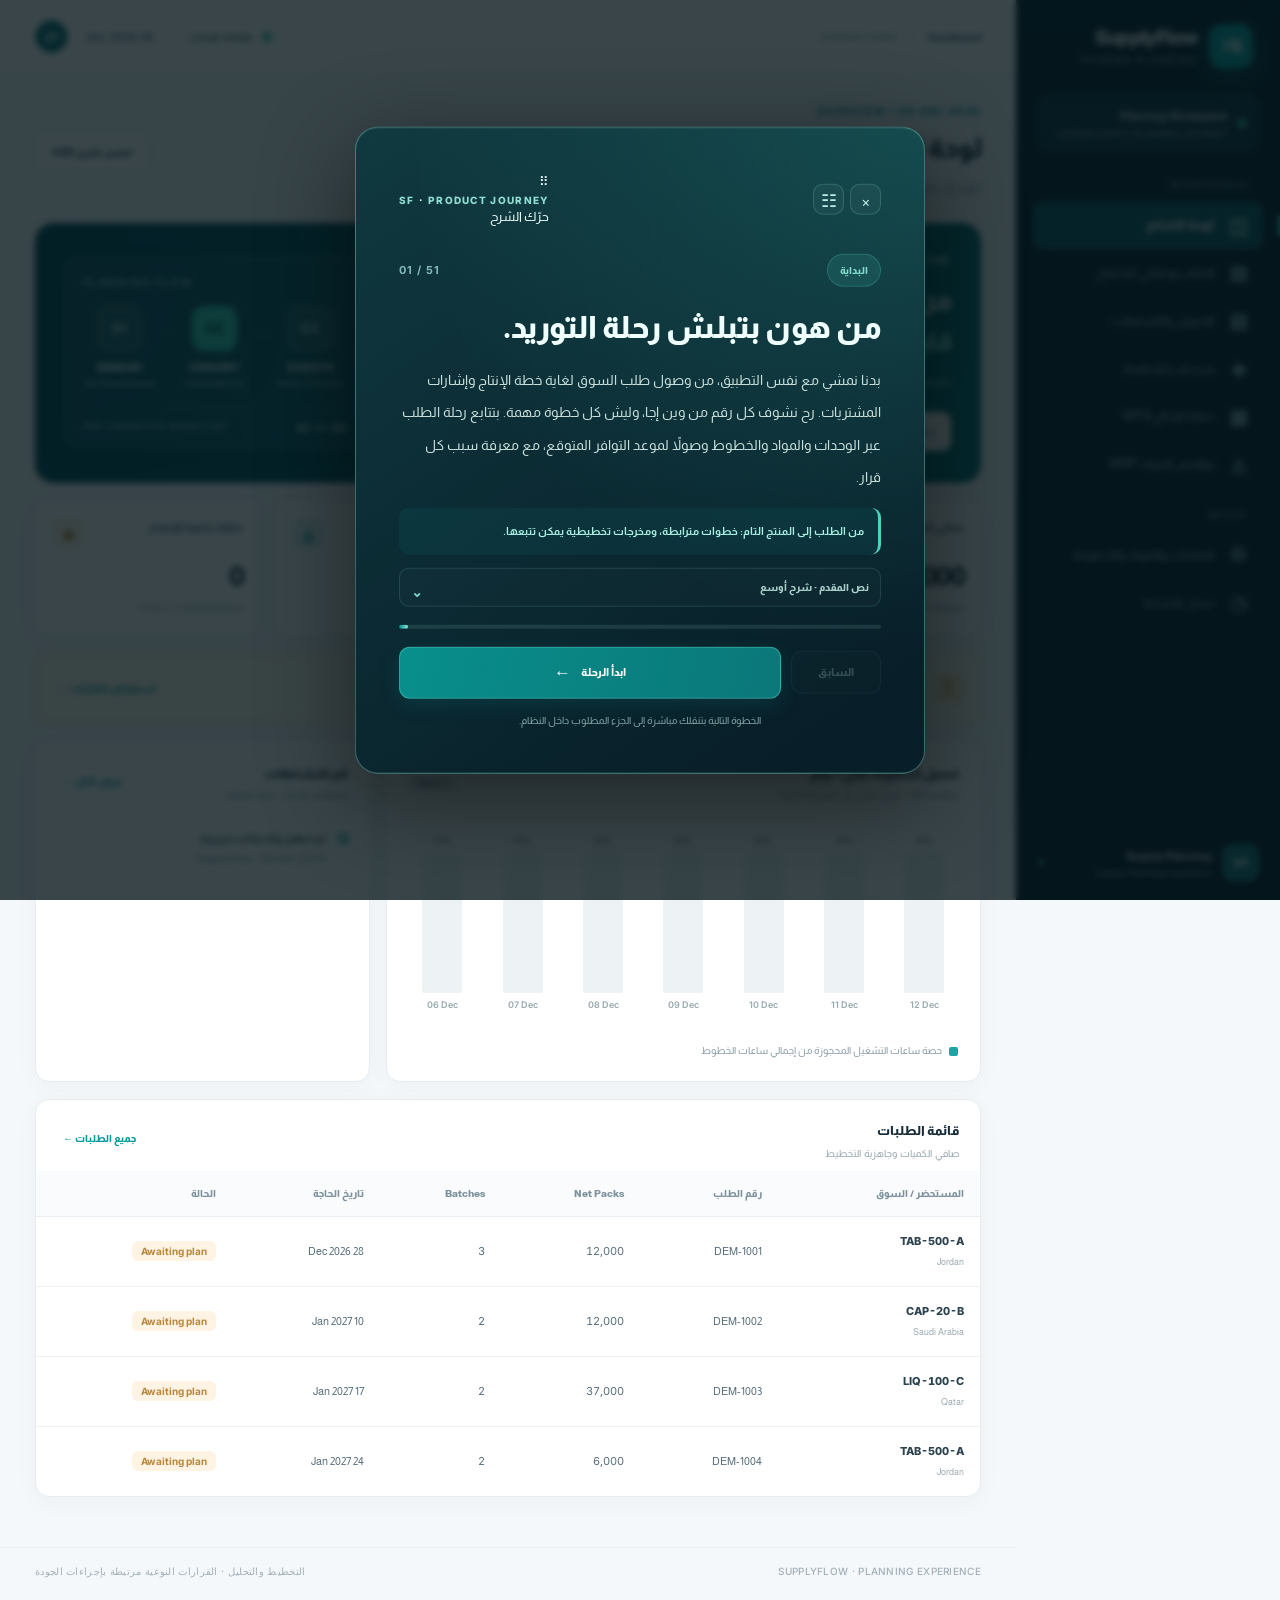
==== commit 5b04b66c: "Make walkthrough card draggable and keep explanation directly visible" ====
--- a/Demo/index.html
+++ b/Demo/index.html
@@ -55,16 +55,18 @@
     <div class="sf-tour-spotlight" id="sf-tour-spotlight" aria-hidden="true"></div>
     <section class="sf-tour-card" id="sf-tour-card" aria-labelledby="sf-tour-title" role="region">
       <header class="sf-tour-top">
-        <div class="sf-tour-logo">SF<span>·</span>GUIDED JOURNEY</div>
+        <div class="sf-tour-brand-wrap" title="اسحب لتحريك الشرح"><span class="sf-tour-grip" aria-hidden="true">⠿</span><div class="sf-tour-logo">SF<span>·</span>PRODUCT JOURNEY</div><span class="sf-tour-drag-label">حرّك الشرح</span></div>
         <div class="sf-tour-tools">
           <button id="sf-tour-overview" title="محتويات الجولة" aria-label="فهرس الرحلة">☷</button>
           <button id="sf-tour-close" title="تصفح التطبيق بدون الشرح" aria-label="إغلاق الرحلة">×</button>
         </div>
       </header>
-      <div class="sf-tour-meta"><span id="sf-tour-chapter">الرحلة</span><span id="sf-tour-counter" dir="ltr">01 / 45</span></div>
+      <div class="sf-tour-scroll">
+      <div class="sf-tour-meta"><span id="sf-tour-chapter">الرحلة</span><span id="sf-tour-counter" dir="ltr">01 / 51</span></div>
       <h2 id="sf-tour-title">رحلة تخطيط التوريد</h2>
       <p class="sf-tour-description" id="sf-tour-description"></p>
       <div class="sf-tour-insight" id="sf-tour-insight"></div>
+      </div>
       <div class="sf-tour-progress"><span id="sf-tour-progress-fill"></span></div>
       <div class="sf-tour-controls">
         <button id="sf-tour-back" class="sf-tour-button sf-tour-secondary">السابق</button>
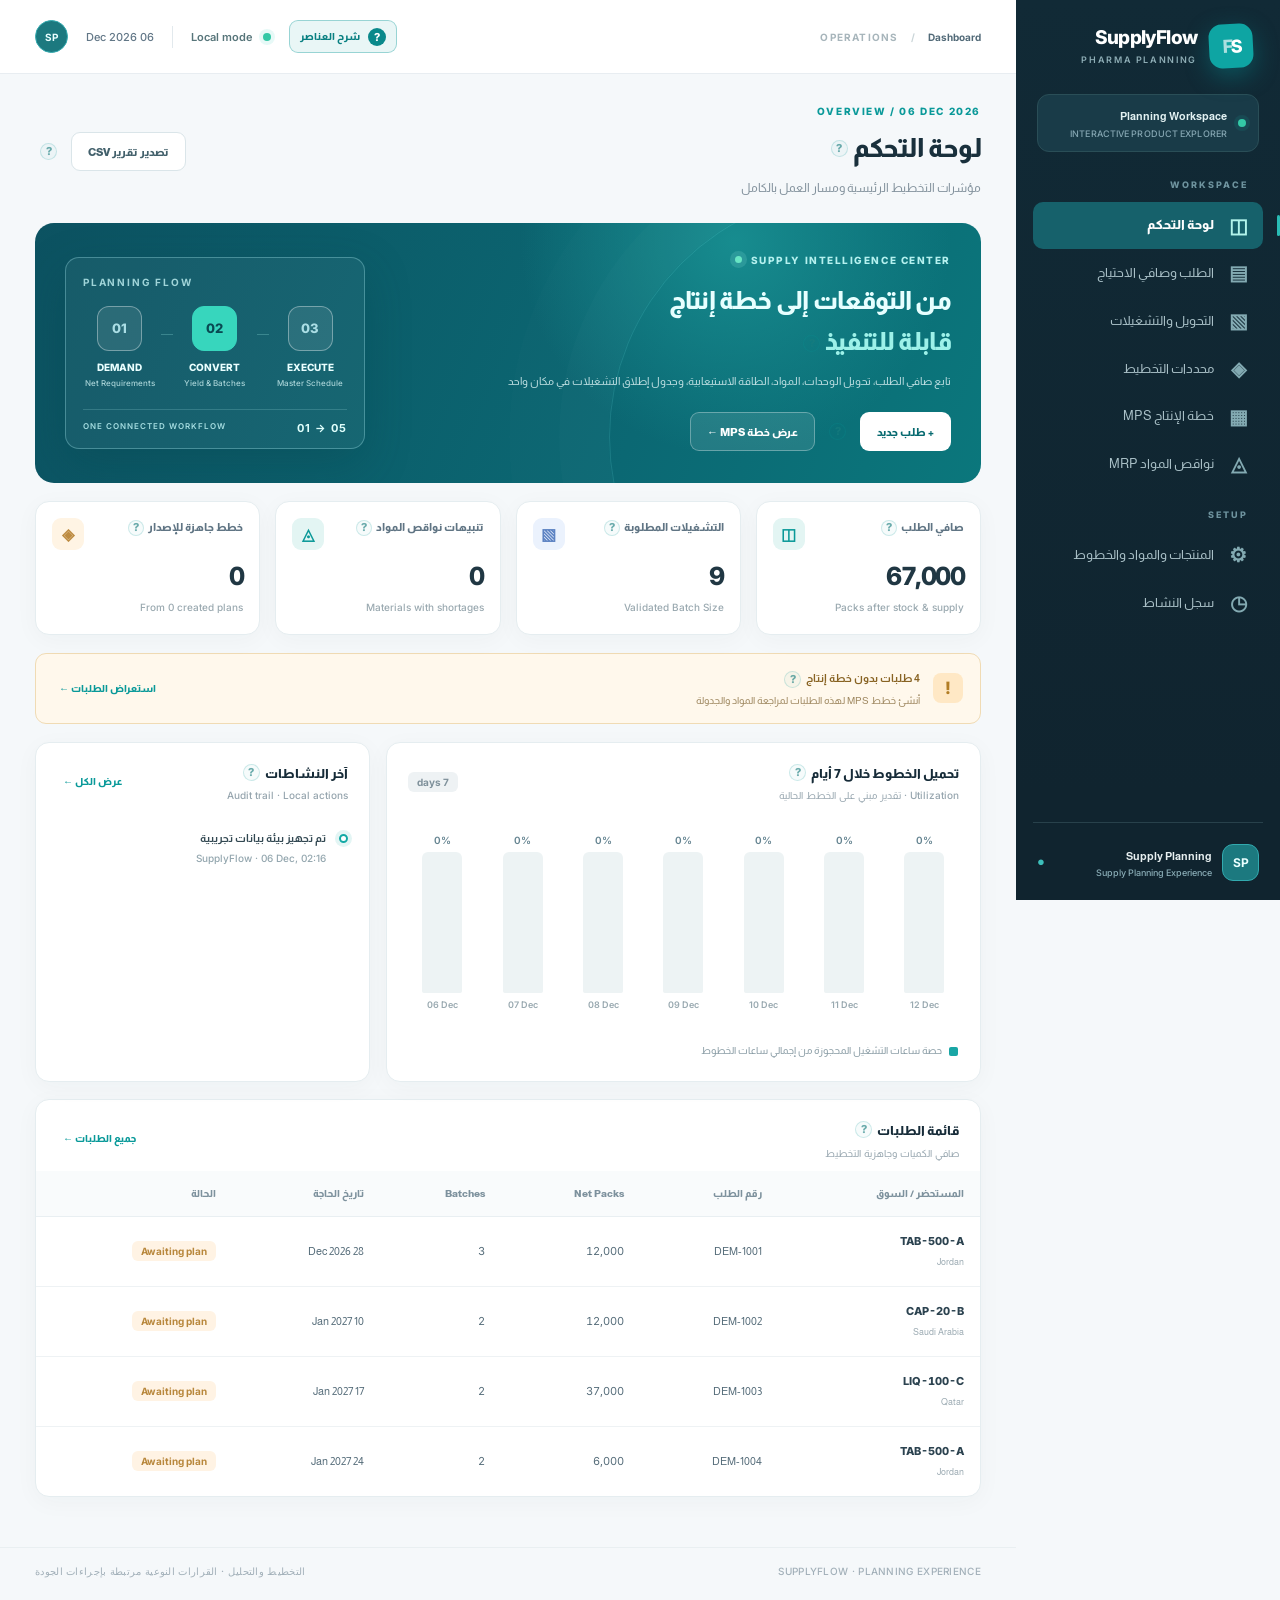
==== commit 00e029f8: "Replace forced Demo tour with discreet contextual question-mark help for all supply planning workflo" ====
--- a/Demo/index.html
+++ b/Demo/index.html
@@ -5,7 +5,7 @@
   <meta name="viewport" content="width=device-width,initial-scale=1,viewport-fit=cover">
   <meta name="theme-color" content="#099999">
   <meta name="description" content="Supply Planning Workspace — Pharmaceutical Manufacturing Planning">
-  <title>SupplyFlow | رحلة تخطيط التوريد التفاعلية</title>
+  <title>SupplyFlow | استكشف تخطيط التوريد</title>
   <link rel="preconnect" href="https://fonts.googleapis.com">
   <link rel="preconnect" href="https://fonts.gstatic.com" crossorigin>
   <link href="https://fonts.googleapis.com/css2?family=Almarai:wght@400;700;800&family=Inter:wght@400;500;600;700;800&display=swap" rel="stylesheet">
@@ -15,14 +15,14 @@
   <script src="js/engine.js" defer></script>
   <script src="js/store.js" defer></script>
   <script src="js/app.js" defer></script>
-  <script src="js/tour-data.js" defer></script>
+  <script src="js/help-data.js" defer></script>
   <script src="js/walkthrough.js" defer></script>
 </head>
 <body>
   <div id="app-shell">
     <aside class="sidebar" id="sidebar">
       <div class="brand"><div class="brand-mark">S<span>F</span></div><div><strong>SupplyFlow</strong><small>PHARMA PLANNING</small></div></div>
-      <div class="workspace-tag"><span class="status-dot"></span><div><strong>Planning Workspace</strong><small>GUIDED SUPPLY PLANNING JOURNEY</small></div></div>
+      <div class="workspace-tag"><span class="status-dot"></span><div><strong>Planning Workspace</strong><small>INTERACTIVE PRODUCT EXPLORER</small></div></div>
       <div class="nav-heading">WORKSPACE</div>
       <nav id="main-nav" aria-label="التنقل الرئيسي">
         <button class="nav-link active" data-page="dashboard"><span class="nav-glyph">◫</span><span>لوحة التحكم</span></button>
@@ -41,7 +41,7 @@
     <div class="main-shell">
       <header class="topbar">
         <div class="topbar-start"><button id="menu-toggle" class="icon-button menu-toggle" aria-label="فتح القائمة">☰</button><div class="crumb">OPERATIONS <span>/</span> <strong id="breadcrumb">Dashboard</strong></div></div>
-        <div class="topbar-end"><span class="environment"><span class="status-dot"></span> Local mode</span><span class="header-divider"></span><span id="today-label" class="today-label"></span><button class="avatar" aria-label="User">SP</button></div>
+        <div class="topbar-end"><button id="sf-help-toggle" class="sf-help-toggle" type="button" aria-pressed="true" title="إظهار أو إخفاء علامات الشرح"><span class="sf-help-toggle-icon">?</span><span id="sf-help-toggle-label">شرح العناصر</span></button><span class="environment"><span class="status-dot"></span> Local mode</span><span class="header-divider"></span><span id="today-label" class="today-label"></span><button class="avatar" aria-label="User">SP</button></div>
       </header>
       <main id="page" tabindex="-1"></main>
       <footer class="page-footer"><span>SUPPLYFLOW · PLANNING EXPERIENCE</span><span>التخطيط والتحليل · القرارات النوعية مرتبطة بإجراءات الجودة</span></footer>
@@ -50,35 +50,20 @@
   <div id="modal" class="modal-layer" aria-live="polite"></div>
   <div id="toast" class="toast" role="status" aria-live="polite"></div>
 
-  <div id="sf-tour" class="sf-tour" aria-live="polite">
-    <div class="sf-tour-shade" id="sf-tour-shade"></div>
-    <div class="sf-tour-spotlight" id="sf-tour-spotlight" aria-hidden="true"></div>
-    <section class="sf-tour-card" id="sf-tour-card" aria-labelledby="sf-tour-title" role="region">
-      <header class="sf-tour-top">
-        <div class="sf-tour-brand-wrap" title="اسحب لتحريك الشرح"><span class="sf-tour-grip" aria-hidden="true">⠿</span><div class="sf-tour-logo">SF<span>·</span>PRODUCT JOURNEY</div><span class="sf-tour-drag-label">حرّك الشرح</span></div>
-        <div class="sf-tour-tools">
-          <button id="sf-tour-overview" title="محتويات الجولة" aria-label="فهرس الرحلة">☷</button>
-          <button id="sf-tour-close" title="تصفح التطبيق بدون الشرح" aria-label="إغلاق الرحلة">×</button>
-        </div>
-      </header>
-      <div class="sf-tour-scroll">
-      <div class="sf-tour-meta"><span id="sf-tour-chapter">الرحلة</span><span id="sf-tour-counter" dir="ltr">01 / 51</span></div>
-      <h2 id="sf-tour-title">رحلة تخطيط التوريد</h2>
-      <p class="sf-tour-description" id="sf-tour-description"></p>
-      <div class="sf-tour-insight" id="sf-tour-insight"></div>
-      </div>
-      <div class="sf-tour-progress"><span id="sf-tour-progress-fill"></span></div>
-      <div class="sf-tour-controls">
-        <button id="sf-tour-back" class="sf-tour-button sf-tour-secondary">السابق</button>
-        <button id="sf-tour-next" class="sf-tour-button sf-tour-primary">ابدأ الجولة <span>←</span></button>
-      </div>
-      <p class="sf-tour-hint" id="sf-tour-hint">بتقدر تكمل بالأسهم، أو تتفاعل مع الشاشة مباشرة.</p>
-    </section>
-    <div class="sf-tour-drawer" id="sf-tour-drawer" hidden>
-      <header><div><small>SUPPLYFLOW / JOURNEY MAP</small><h3>محطات الرحلة</h3></div><button id="sf-tour-drawer-close" aria-label="إغلاق القائمة">×</button></header>
-      <div class="sf-tour-drawer-list" id="sf-tour-drawer-list"></div>
+  <section class="sf-help-popover" id="sf-help-popover" role="dialog" aria-labelledby="sf-help-title" aria-modal="false" hidden>
+    <div class="sf-help-head">
+      <div class="sf-help-brand"><span class="sf-help-brand-mark">?</span><span>SUPPLYFLOW <b>·</b> INTERACTIVE GUIDE</span></div>
+      <button class="sf-help-close" type="button" id="sf-help-close" aria-label="إغلاق الشرح" title="إغلاق">×</button>
     </div>
-  </div>
-  <button id="sf-tour-launcher" type="button" hidden aria-label="استئناف رحلة الشرح"><span class="sf-tour-launcher-dot"></span> رحلة الشرح <span aria-hidden="true">↖</span></button>
+    <div class="sf-help-scroll">
+      <div class="sf-help-context" id="sf-help-context">معلومة عن العنصر</div>
+      <h2 id="sf-help-title"></h2>
+      <p class="sf-help-main" id="sf-help-body"></p>
+      <div class="sf-help-detail" id="sf-help-detail"></div>
+      <div class="sf-help-example" id="sf-help-example" hidden><span>مثال عملي</span><p></p></div>
+      <div class="sf-help-result" id="sf-help-result" hidden></div>
+    </div>
+    <div class="sf-help-foot"><span>اضغط أي علامة <b>?</b> لتكتشف تفاصيل العنصر</span><button type="button" id="sf-help-done">تمام</button></div>
+  </section>
 </body>
 </html>
--- a/Demo/css/walkthrough.css
+++ b/Demo/css/walkthrough.css
@@ -1,75 +1,111 @@
-
-/* Independent executive walkthrough; never alters the original app stylesheet. */
-:root{--sfw-teal:#099999;--sfw-glow:#78e8d4;--sfw-dark:#09272d;--sfw-ink:#e6f9f5;--sfw-muted:#aac8c7}
-body{font-family:"Almarai",Arial,sans-serif}
+/* SupplyFlow contextual knowledge layer — confined to Demo/ */
+:root{--sf-help-accent:#099999;--sf-help-mint:#78e6d5;--sf-help-ink:#edfbf8;--sf-help-soft:#accdcc}
+body{font-family:"Almarai",Tahoma,Arial,sans-serif}
 .demo-note{display:none!important}
-#sf-tour[hidden],#sf-tour-launcher[hidden],.sf-tour-drawer[hidden]{display:none!important}
-.sf-tour{position:fixed;inset:0;z-index:99990;pointer-events:none;font-family:"Almarai",Arial,sans-serif;direction:rtl;isolation:isolate}
-.sf-tour *{box-sizing:border-box}
-.sf-tour-shade{position:fixed;inset:0;background:rgba(2,17,22,.78);backdrop-filter:blur(3px);pointer-events:none;transition:opacity .25s;z-index:0}
-.sf-tour-spotlight{position:fixed;z-index:1;border:2px solid rgba(110,247,225,.95);border-radius:15px;box-shadow:0 0 0 250vmax rgba(2,16,21,.68),0 0 0 5px rgba(87,212,195,.12),0 0 35px rgba(77,222,200,.28);pointer-events:none;opacity:0;transition:top .23s,left .23s,width .23s,height .23s,opacity .18s;animation:sfw-highlight 2.6s ease-in-out infinite}
-.sf-tour-card{position:fixed;z-index:3;left:16px;top:16px;width:min(425px,calc(100vw - 28px));max-height:calc(100dvh - 24px);display:flex;flex-direction:column;overflow-y:auto;overscroll-behavior:contain;scrollbar-width:thin;scrollbar-color:#317a7a transparent;pointer-events:auto;padding:25px 25px 20px;color:var(--sfw-ink);text-align:right;border:1px solid rgba(144,240,218,.34);border-radius:23px;background:radial-gradient(circle at 100% 0%,rgba(44,161,149,.26),transparent 60%),linear-gradient(145deg,#103940,#081e28 90%);box-shadow:0 25px 95px rgba(0,0,0,.48),inset 0 1px rgba(255,255,255,.07);animation:sfw-appear .3s ease both}
-.sf-tour-center .sf-tour-card{left:50%!important;top:50%!important;right:auto!important;bottom:auto!important;transform:translate(-50%,-50%)!important;width:min(570px,calc(100vw - 32px))!important;padding:clamp(27px,4vw,43px);max-height:calc(100dvh - 30px);animation:sfw-center-appear .42s ease both}
-.sf-tour-center .sf-tour-card #sf-tour-title{font-size:clamp(22px,3.3vw,31px)}
-.sf-tour-center .sf-tour-card #sf-tour-description{font-size:14px;line-height:2.3}
-.sf-tour-top{display:flex;align-items:center;justify-content:space-between;gap:12px;margin-bottom:25px;direction:ltr}
-.sf-tour-logo{color:#90ded2;font:800 10px "Inter","Almarai",sans-serif;letter-spacing:1.3px;white-space:nowrap}
-.sf-tour-logo span{padding:0 4px;color:#c7fff1}
-.sf-tour-tools{display:flex;align-items:center;gap:6px}
-.sf-tour-tools button,.sf-tour-drawer header button{border:1px solid rgba(146,232,216,.19);background:rgba(218,251,244,.04);color:#c4ece6;width:31px;height:31px;display:grid;place-items:center;border-radius:10px;font-size:18px;cursor:pointer;transition:background .2s,border-color .2s}
-.sf-tour-tools button:hover,.sf-tour-drawer header button:hover{background:rgba(61,183,170,.2);border-color:rgba(135,229,214,.5)}
-.sf-tour-meta{display:flex;align-items:center;justify-content:space-between;gap:10px;margin-bottom:15px}
-#sf-tour-chapter{display:inline-flex;align-items:center;padding:7px 12px;background:rgba(69,189,178,.15);border:1px solid rgba(92,228,204,.21);border-radius:100px;color:#82ddce;font-size:10px;font-weight:800}
-#sf-tour-counter{color:#83b9b9;font:700 11px "Inter",sans-serif;letter-spacing:1px}
-#sf-tour-title{font-size:clamp(19px,2.1vw,24px);font-weight:800;line-height:1.65;letter-spacing:-.5px;color:#effffb;margin:0 0 11px}
-#sf-tour-description{font-size:12px;line-height:2.15;color:#c7deda;margin:0 0 15px}
-.sf-tour-insight{font-size:11px;line-height:2.1;font-weight:700;color:#a9f0e2;background:rgba(14,117,118,.14);padding:12px 14px;border-right:3px solid #4cd3be;border-radius:10px;margin-bottom:13px}
-.sf-tour-more{border:1px solid rgba(144,230,216,.14);border-radius:10px;padding:0 11px;margin-bottom:16px;background:rgba(255,255,255,.016)}
-.sf-tour-more summary{cursor:pointer;color:#a8cfc9;font-size:10px;font-weight:800;line-height:2.3;list-style:none;position:relative;padding:7px 0 7px 17px;user-select:none}
-.sf-tour-more summary::-webkit-details-marker{display:none}
-.sf-tour-more summary:after{content:"⌄";position:absolute;left:0;color:#7fdbd0;top:7px;font-size:14px;transition:transform .2s}
-.sf-tour-more[open] summary:after{transform:rotate(180deg)}
-.sf-tour-more p{margin:0;padding:3px 0 14px;font-size:11px;line-height:2.2;color:#d7e8e4}
-.sf-tour-progress{height:4px;border-radius:99px;background:rgba(147,212,203,.13);overflow:hidden;direction:ltr;margin:2px 0 18px}
-.sf-tour-progress span{display:block;background:linear-gradient(90deg,#07878a,#82ecd7);height:100%;width:0;transition:width .35s ease;border-radius:99px}
-.sf-tour-controls{display:flex;align-items:center;gap:10px}
-.sf-tour-button{min-height:43px;border-radius:11px;border:1px solid rgba(104,206,191,.24);font-family:"Almarai",Arial,sans-serif;font-weight:800;font-size:11px;cursor:pointer;transition:transform .2s,background .2s;display:inline-flex;justify-content:center;align-items:center;gap:10px;padding:10px 16px}
-.sf-tour-button:focus-visible,.sf-tour-tools button:focus-visible,.sf-tour-drawer button:focus-visible{outline:2px solid #8df4df;outline-offset:3px}
-.sf-tour-button:hover:not(:disabled){transform:translateY(-1px)}
-.sf-tour-button:disabled{opacity:.25;cursor:not-allowed}
-.sf-tour-primary{flex:1;background:linear-gradient(105deg,#088f8c,#0b7779);border-color:rgba(97,221,200,.42);color:white;box-shadow:0 6px 19px rgba(5,145,141,.17)}
-.sf-tour-primary:hover{background:linear-gradient(105deg,#0ba5a0,#087d83)}
-.sf-tour-primary span{font-size:17px;font-weight:400}
-.sf-tour-secondary{background:rgba(255,255,255,.035);color:#b1d5d0;min-width:90px}
-.sf-tour-hint{color:#85aaab;font-size:10px;line-height:1.9;text-align:center;margin:12px 0 0}
-.sf-tour-drawer{position:fixed;pointer-events:auto;z-index:5;top:50%;left:50%;transform:translate(-50%,-50%);width:min(740px,calc(100vw - 24px));height:min(80dvh,700px);border:1px solid rgba(118,231,214,.33);border-radius:20px;background:#0b2b32;box-shadow:0 25px 90px rgba(0,0,0,.55);overflow:hidden;display:flex;flex-direction:column;direction:rtl;animation:sfw-appear .25s both}
-.sf-tour-drawer header{display:flex;justify-content:space-between;align-items:center;padding:25px 28px;border-bottom:1px solid rgba(157,214,208,.15)}
-.sf-tour-drawer header small{font:800 9px "Inter",sans-serif;letter-spacing:1.3px;color:#6acbbd}
-.sf-tour-drawer header h3{font-size:20px;margin:8px 0 0}
-.sf-tour-drawer-list{display:grid;grid-template-columns:repeat(2,minmax(0,1fr));gap:9px;padding:19px;overflow:auto;scrollbar-width:thin}
-.sf-tour-drawer-list button{display:flex;gap:11px;align-items:center;min-height:65px;padding:10px 12px;background:rgba(20,72,74,.32);border:1px solid rgba(145,219,208,.12);border-radius:12px;text-align:right;color:#d6eee9;font-family:"Almarai",sans-serif;cursor:pointer}
-.sf-tour-drawer-list button:hover,.sf-tour-drawer-list button.is-current{border-color:rgba(105,223,206,.48);background:rgba(20,125,121,.23)}
-.sf-tour-drawer-list button b{font:800 11px "Inter",sans-serif;color:#7ce3d2}
-.sf-tour-drawer-list button span{display:flex;flex-direction:column;gap:6px}
-.sf-tour-drawer-list button strong{font-size:11px;line-height:1.7}
-.sf-tour-drawer-list button small{font-size:9px;color:#80adae}
-#sf-tour-launcher{position:fixed;right:20px;bottom:22px;z-index:99980;display:flex;align-items:center;gap:10px;background:#0b8888;color:white;padding:14px 20px;border:1px solid rgba(146,239,226,.43);border-radius:100px;box-shadow:0 14px 38px rgba(0,0,0,.24);font-family:"Almarai",sans-serif;font-size:12px;font-weight:800;cursor:pointer}
-#sf-tour-launcher:hover{background:#0b747a}
-.sf-tour-launcher-dot{width:8px;height:8px;background:#a5ffeb;border-radius:50%;box-shadow:0 0 0 5px rgba(145,244,227,.17)}
-@keyframes sfw-highlight{0%,100%{border-color:#6edcca;filter:brightness(1)}50%{border-color:#d4fff5;filter:brightness(1.22)}}
-@keyframes sfw-appear{from{opacity:0;translate:0 9px}to{opacity:1;translate:0 0}}
-@keyframes sfw-center-appear{from{opacity:0;scale:.96}to{opacity:1;scale:1}}
-@media(max-width:750px){
-.sf-tour-card{padding:19px 18px 16px;border-radius:17px;max-height:calc(100dvh - 20px)}
-.sf-tour-center .sf-tour-card{padding:25px 22px}
-#sf-tour-title{font-size:19px}
-#sf-tour-description{font-size:11px;line-height:1.95}
-.sf-tour-insight{padding:9px 11px;font-size:10px}
-.sf-tour-more{margin-bottom:11px}
-.sf-tour-top{margin-bottom:16px}
-.sf-tour-drawer-list{grid-template-columns:1fr}
-.sf-tour-drawer header{padding:20px}
-.sf-tour-drawer-list{padding:12px}
+/* Help markers: tiny by default, brighter only when the relevant item receives focus. */
+.sf-help-icon{
+  display:inline-flex;align-items:center;justify-content:center;
+  width:17px;height:17px;min-width:17px;min-height:17px;
+  margin:0 5px;vertical-align:middle;flex:0 0 auto;
+  border-radius:50%;border:1px solid rgba(9,153,153,.29);
+  color:#187d7e;background:rgba(9,153,153,.055);
+  font-family:"Inter",Arial,sans-serif!important;
+  font-size:11px;font-weight:800;line-height:1;
+  cursor:pointer;opacity:.64;
+  transition:opacity .16s,transform .16s,background .16s,border-color .16s,color .16s;
+  outline-offset:3px;box-shadow:none;z-index:1;
 }
-@media(max-height:650px){.sf-tour-card{padding:14px 17px;max-height:calc(100dvh - 12px)}.sf-tour-top{margin-bottom:8px}.sf-tour-meta{margin-bottom:8px}.sf-tour-progress{margin:0 0 10px}.sf-tour-controls{gap:6px}#sf-tour-title{margin-bottom:5px}#sf-tour-description{line-height:1.8;margin-bottom:9px}.sf-tour-insight{line-height:1.8;margin-bottom:8px}}
-@media(prefers-reduced-motion:reduce){.sf-tour *{animation:none!important;transition:none!important;scroll-behavior:auto!important}}
+.sf-help-icon:hover,.sf-help-icon:focus-visible,.sf-help-icon.sf-help-selected{
+  opacity:1;transform:translateY(-1px);
+  background:rgba(9,153,153,.12);border-color:#099999;color:#087a7d;
+}
+.sf-help-icon:focus-visible,.sf-help-close:focus-visible,#sf-help-done:focus-visible,
+.sf-help-toggle:focus-visible{outline:2px solid #099999;outline-offset:3px}
+.sf-help-badge-anchor{position:relative}
+.sf-help-badge-anchor>.sf-help-icon{position:absolute;top:7px;left:7px;margin:0;z-index:2}
+body.sf-help-hidden .sf-help-icon{display:none!important}
+.sf-help-toggle{display:inline-flex;align-items:center;gap:8px;border:1px solid rgba(9,153,153,.17);
+border-radius:9px;background:rgba(9,153,153,.048);color:#3a8181;min-height:33px;
+padding:5px 10px;font-family:"Almarai",sans-serif;font-weight:800;font-size:10px;
+white-space:nowrap;transition:border-color .2s,background .2s,color .2s}
+.sf-help-toggle:hover,.sf-help-toggle[aria-pressed="true"]{color:#087f81;border-color:rgba(9,153,153,.36);background:rgba(9,153,153,.085)}
+.sf-help-toggle-icon{display:inline-grid;place-items:center;width:18px;height:18px;border-radius:50%;background:#0a898b;color:white;font:800 11px "Inter",sans-serif}
+.sf-help-hidden .sf-help-toggle-icon{background:#8b9b9d}
+/* Marker alignment avoids changes to the underlying table and form structures. */
+.page-intro h1>.sf-help-icon,.panel-head h3>.sf-help-icon,.constraint-item h3>.sf-help-icon{transform:translateY(-2px)}
+.table-wrap thead th>.sf-help-icon{width:15px;height:15px;min-width:15px;min-height:15px;font-size:10px;margin:0 3px}
+.field>span>.sf-help-icon{width:15px;height:15px;min-width:15px;min-height:15px;margin:0 5px}
+.metric-top>span>.sf-help-icon,.conversion-specs span>.sf-help-icon{width:16px;height:16px;min-width:16px;min-height:16px;margin:0 4px}
+.page-actions>.sf-help-icon,.inline-btns>.sf-help-icon,.hero-buttons>.sf-help-icon{align-self:center}
+.sf-help-popover[hidden]{display:none!important}
+.sf-help-popover{
+ position:fixed;inset:auto auto auto auto;z-index:1000000;
+ box-sizing:border-box;width:min(377px,calc(100vw - 20px));
+ max-height:min(540px,calc(100dvh - 20px));
+ display:flex;flex-direction:column;
+ border-radius:17px;
+ background:radial-gradient(circle at 100% 0%,rgba(24,161,148,.23),transparent 57%),linear-gradient(145deg,#10393f 0%,#071e27 100%);
+ border:1px solid rgba(118,230,216,.36);
+ box-shadow:0 20px 68px rgba(0,0,0,.34),inset 0 1px rgba(255,255,255,.055);
+ color:var(--sf-help-ink);font-family:"Almarai",Tahoma,sans-serif;
+ direction:rtl;text-align:right;overflow:hidden;
+ animation:sf-help-reveal .22s cubic-bezier(.2,.75,.2,1) both;
+}
+.sf-help-popover *{box-sizing:border-box}
+.sf-help-head{display:flex;align-items:center;justify-content:space-between;gap:10px;
+ flex:0 0 auto;padding:14px 17px 12px;border-bottom:1px solid rgba(149,213,207,.12);
+ direction:ltr}
+.sf-help-brand{display:flex;align-items:center;gap:9px;color:#86cfc5;
+ font:800 9px "Inter",sans-serif;letter-spacing:1.12px;white-space:nowrap}
+.sf-help-brand b{color:#a1eadc}
+.sf-help-brand-mark{width:25px;height:25px;display:grid;place-items:center;
+ border-radius:9px;background:rgba(44,187,176,.17);border:1px solid rgba(105,220,205,.34);
+ color:#abfae9;font:800 13px "Inter",sans-serif}
+.sf-help-close{display:grid;place-items:center;width:29px;height:29px;
+ border:1px solid rgba(148,220,208,.18);border-radius:9px;
+ color:#c3e5df;background:rgba(245,255,250,.04);font-size:18px;cursor:pointer;
+ transition:background .17s}
+.sf-help-close:hover{background:rgba(71,173,163,.17)}
+.sf-help-scroll{padding:17px 19px 18px;overflow-y:auto;overscroll-behavior:contain;
+ scrollbar-width:thin;scrollbar-color:rgba(110,214,198,.5) transparent;flex:1;min-height:0}
+.sf-help-context{display:inline-flex;padding:6px 10px;margin-bottom:10px;
+ border-radius:99px;background:rgba(85,201,187,.105);color:#93e4d9;
+ font-size:9px;font-weight:800;border:1px solid rgba(112,210,194,.16)}
+#sf-help-title{margin:0 0 9px;color:#f0fffa;font-weight:800;font-size:18px;line-height:1.7;letter-spacing:-.3px}
+.sf-help-main{font-size:12px;line-height:2.08;color:#d6e9e5;margin:0 0 15px}
+.sf-help-detail{font-size:11.4px;line-height:2.08;color:#c4e0d9;padding:11px 13px;
+ border-right:3px solid #52d3c0;background:rgba(23,126,121,.14);border-radius:8px}
+.sf-help-example{margin-top:13px;border:1px solid rgba(142,220,209,.17);
+ background:rgba(2,32,39,.48);border-radius:10px;padding:11px 13px}
+.sf-help-example span{display:block;font-size:9px;font-weight:800;color:#8bd8ce;margin-bottom:7px}
+.sf-help-example p{font-size:11px;line-height:2.08;margin:0;color:#e9f7f3}
+.sf-help-result{margin-top:12px;padding-right:12px;border-right:2px solid #4bc9b8;
+ color:#9ee8dc;font-size:11px;font-weight:800;line-height:2}
+.sf-help-foot{display:flex;align-items:center;justify-content:space-between;gap:13px;
+ padding:11px 16px;border-top:1px solid rgba(147,218,204,.13);
+ flex:0 0 auto;background:rgba(2,21,28,.16)}
+.sf-help-foot span{font-size:9px;line-height:1.7;color:#83adaa}
+.sf-help-foot span b{display:inline-grid;place-items:center;border:1px solid rgba(113,202,195,.35);
+ font:700 9px "Inter",sans-serif;width:14px;height:14px;border-radius:50%;color:#8de5d7}
+#sf-help-done{border:1px solid rgba(116,215,199,.4);border-radius:8px;
+ background:rgba(11,153,153,.25);color:#d8fff6;min-width:65px;
+ min-height:31px;font-size:10px;font-weight:800;font-family:"Almarai",sans-serif;cursor:pointer}
+#sf-help-done:hover{background:rgba(11,153,153,.48)}
+@keyframes sf-help-reveal{from{opacity:0;transform:translateY(8px) scale(.985)}to{opacity:1;transform:translateY(0) scale(1)}}
+@media(max-width:900px){
+ .sf-help-toggle{padding:5px 7px}
+ #sf-help-toggle-label{display:none}
+ .sf-help-toggle{min-width:33px;justify-content:center}
+}
+@media(max-width:500px){
+ .sf-help-popover{width:calc(100vw - 20px);max-height:min(460px,calc(100dvh - 24px));border-radius:15px}
+ .sf-help-scroll{padding:14px 15px}
+ #sf-help-title{font-size:16px}
+ .sf-help-main,.sf-help-detail{font-size:11px;line-height:1.95}
+ .sf-help-head{padding:11px 14px}
+ .sf-help-foot{padding:10px 12px}
+ .table-wrap thead th>.sf-help-icon{width:14px;min-width:14px;height:14px;min-height:14px}
+}
+@media(prefers-reduced-motion:reduce){
+ .sf-help-icon,.sf-help-popover,.sf-help-toggle{animation:none!important;transition:none!important}
+}
